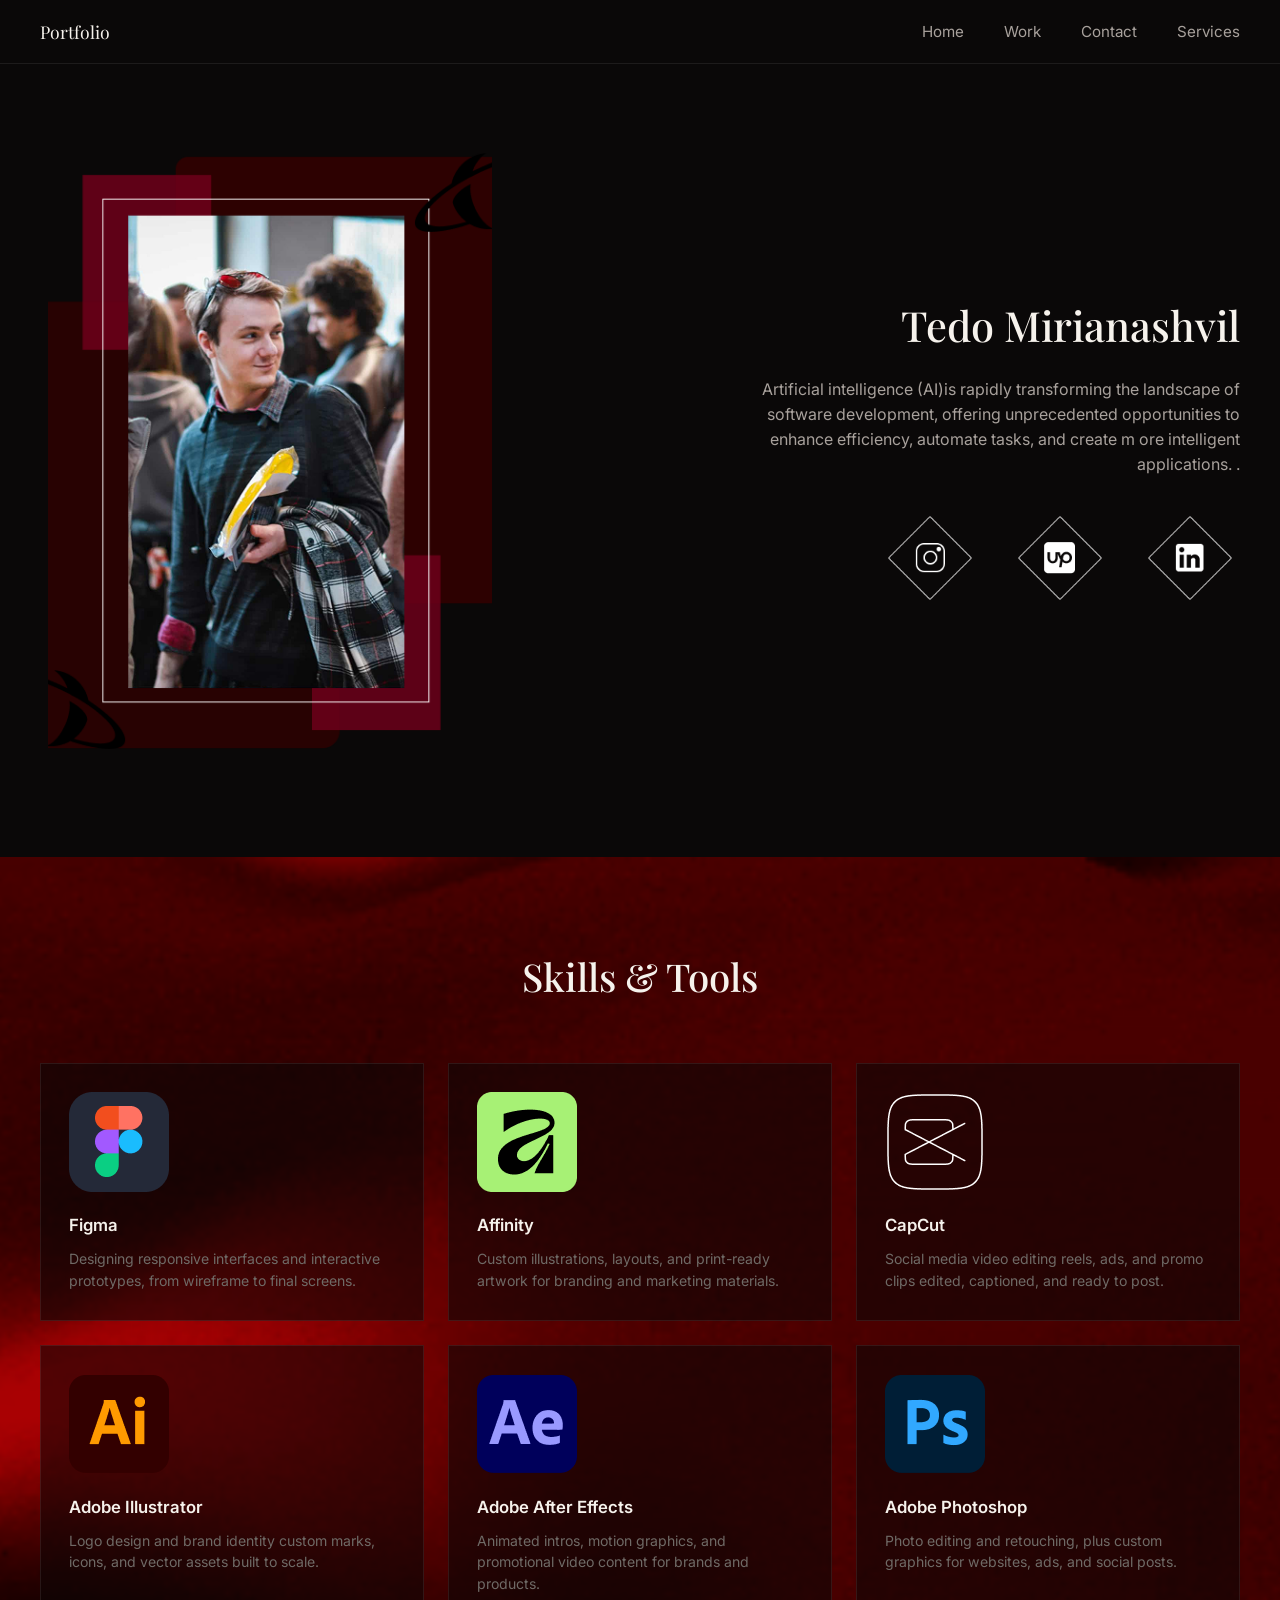
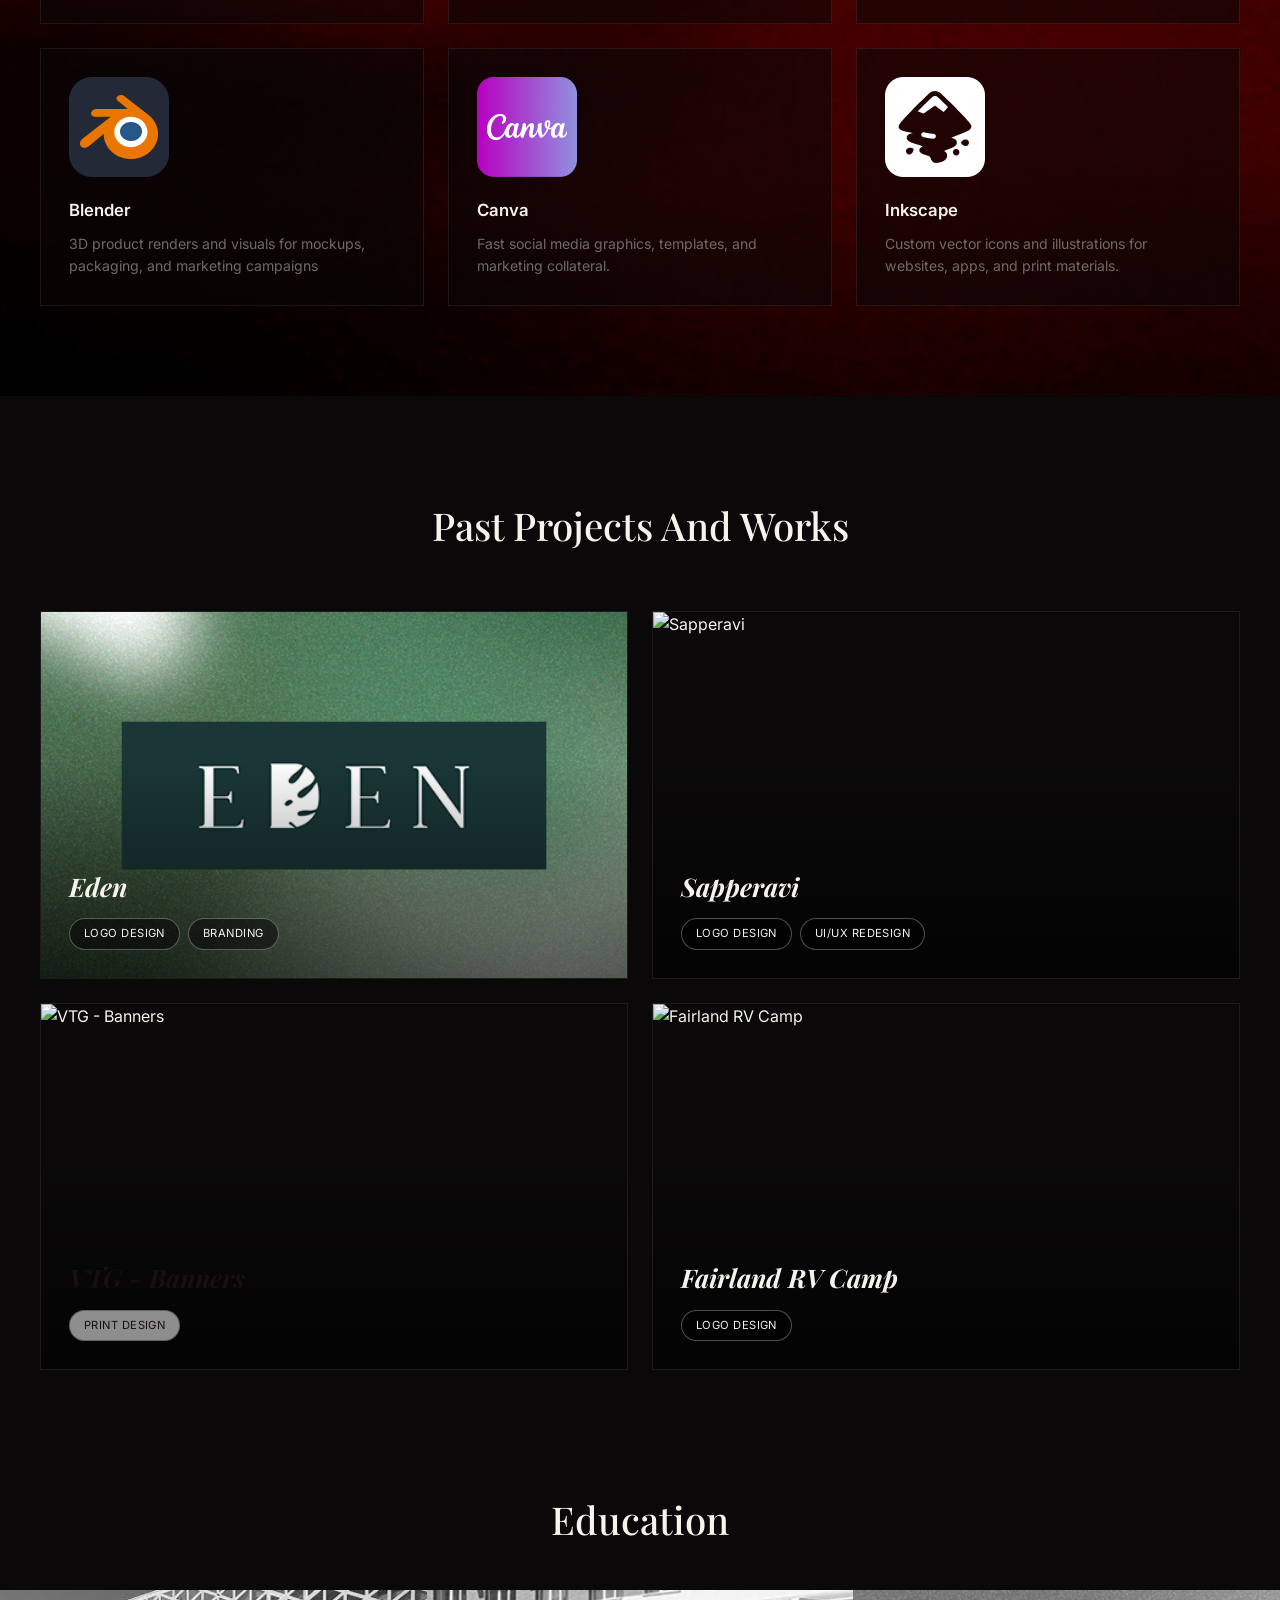
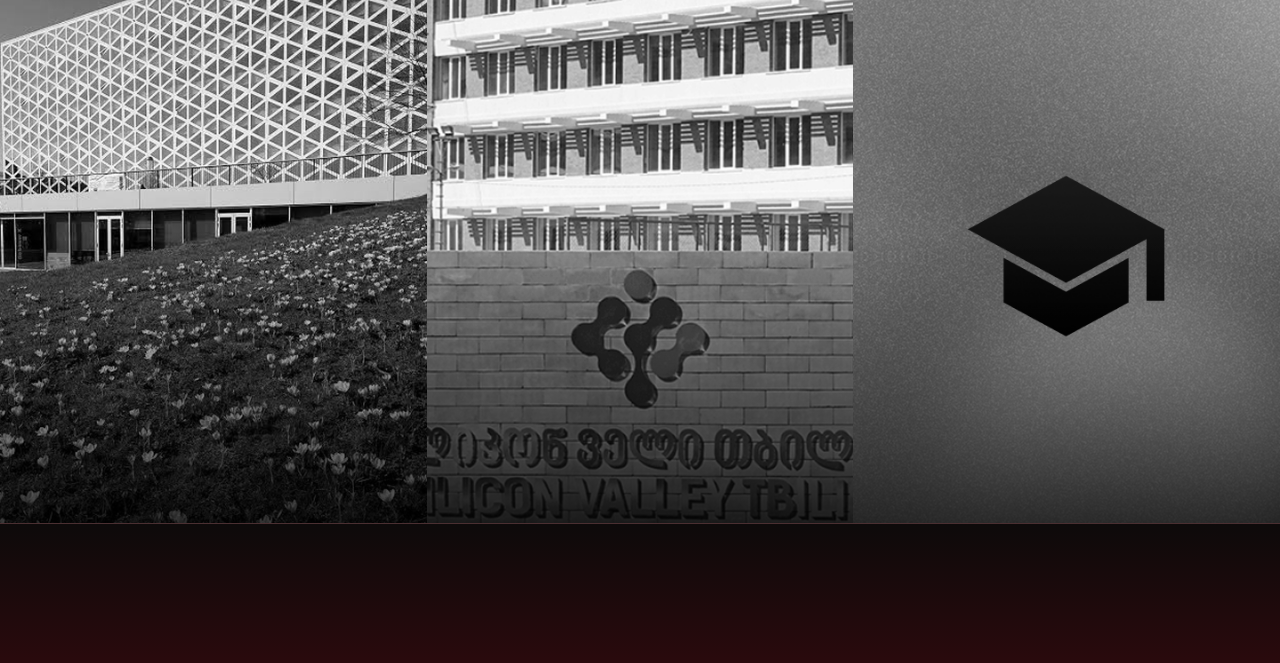
==== index.html @ ef0a6c06 "initial-commit" ====
<!DOCTYPE html>
<html lang="en">
<head>
    <meta charset="UTF-8">
    <meta http-equiv="X-UA-Compatible" content="IE=edge">
    <meta name="viewport" content="width=device-width, initial-scale=1.0">
    <title>CrimsonMediaVisuuals</title>
    <link rel="stylesheet" href="styles.css">
</head>

<body>
    <header class="header">
        <a href="#" class="logo">Portfolio</a>

        <nav class="navabr">
            <a href="index.html">Home</a>
            <a href="work.html">Work</a>
            <a href="contact.html">Contact</a>
            <a href="services.html">Services</a>
        </nav>
    </header>


    <section class="Hero">
       <div id="HeroContent">

        <img src="./image/heroimage.png" alt="Tedo Mirianashvili portrait">

        <div id="HeroText">
            <h1>Tedo Mirianashvil </h1>
            <h3> Artificial intelligence (AI)is
                rapidly transforming the landscape
                of software development, offering
                unprecedented opportunities to
                enhance efficiency, automate tasks,
                and create m ore intelligent
                applications. .</h3>

                <div id="SocemdiaLinks">
                    <a href="#instgram"><img src="./image/Frame 2.png" alt="instagram" id="insta"></a>
                    <a href="#upwork" class="socialmediaicons"><img src="./image/Frame 4.png" alt="upwork" id="upwork"></a>
                    <a href="#linkedin" class="socialmediaicons"><img src="./image/Frame 3.png" alt="linkedin" id="linkedin"></a>
                </div>
        </div>

       </div>

    </section>


    <section class="SkillsAndTools">


        <h1 id="Title"> Skills & Tools </h1>

        <div>

            <div>
                <div class="skillcard">
                    <img src="./image/skill-icons_figma-dark.png" alt="figma icon" class="skillicon">
                    <p>Figma</p>
                    <p>Designing responsive interfaces and interactive prototypes, from wireframe to final screens.</p>

                </div>
                <div class="skillcard">
                    <img src="./image/Affinity_(App)_Logo 1.png" alt="Affinity_" class="skillicon">
                  <p>Affinity</p>
                    <p>Custom illustrations, layouts, and print-ready artwork for branding and marketing materials.</p>
                </div>
                <div class="skillcard">
                    <img src="./image/hugeicons_capcut-rectangle.png" alt="capcut" class="skillicon">
                    <p>CapCut</p>
                    <p>Social media video editing  reels, ads, and promo clips edited, captioned, and ready to post.</p>

                </div>

            </div>
            <div>
                <div class="skillcard">
                    <img src="./image/logos_adobe-illustrator.png" alt="ADL" class="skillicon">
                    <p>Adobe Illustrator</p>
                    <p>Logo design and brand identity  custom marks, icons, and vector assets built to scale.</p>

                </div>
                <div class="skillcard">
                    <img src="./image/logos_adobe-after-effects.png" alt="logos_adobe-after-effects" class="skillicon">
                    <p>Adobe After Effects</p>
                    <p>Animated intros, motion graphics, and promotional video content for brands and products.</p>

                </div>
                <div class="skillcard">
                    <img src="./image/logos_adobe-photoshop.png" alt="psx" class="skillicon">
                <p>Adobe Photoshop </p>
                    <p>Photo editing and retouching, plus custom graphics for websites, ads, and social posts.</p>

                </div>

            </div>
            <div>
                <div class="skillcard">
                    <img src="./image/skill-icons_blender-dark.png" alt="blender" class="skillicon">
                    <p>Blender </p>
                    <p>3D product renders and visuals for mockups, packaging, and marketing campaigns</p>
                </div>
                <div class="skillcard">
                    <img src="./image/lineicons_canva.png" alt="canva" class="skillicon">
                    <p>Canva</p>
                    <p>Fast social media graphics, templates, and marketing collateral.</p>

                </div>
                <div class="skillcard">
                    <img src="./image/streamline-logos_inkscape-logo-block.png" alt="ink" class="skillicon">
                   <p>Inkscape</p>
                    <p>Custom vector icons and illustrations for websites, apps, and print materials.</p>
                </div>


            </div>
        </div>

    </section>



    <section class="PastProjectsAndWorks">

        <h1>Past Projects And Works </h1>
        <div id="portfoliocards">

        </div>

    </section>


    <section class="Education">
        <h1> Education </h1>
        <div id="educationcardsrt">

            <div class="educationcard">
                 <img src="./image/windesheim.png" alt="windesheim">
                 <p class="educationcardtext">Windesheim University of Applied Sciences</p>

            </div>

                <div class="educationcard">
                    <img src="./image/BTU.png" alt="BTU">
                    <p class="educationcardtext">Business and technology University (TBILISI)</p>

            </div>

                <div class="educationcard">
                    <img src="./image/school.png" alt="school">
                    <p class="educationcardtext">Tbilisi Public School #174 </p>

            </div>


        </div>

    </section>



    <footer></footer>

    <script src="script.js"></script>
    <script src="js/render-projects.js"></script>
</body>
</html>
---- styles.css ----
/* =========================================================
   Tedo Mirianashvili — Portfolio
   styles.css — matches the HTML structure/classes as-is
   ========================================================= */

@import url('https://fonts.googleapis.com/css2?family=Playfair+Display:ital,wght@0,400;0,500;0,600;1,400&family=Inter:wght@300;400;500;600;700&display=swap');

:root{
  --black:        #0a0808;
  --near-black:   #0d0a0a;
  --maroon-deep:  #2a0a0d;
  --maroon:       #4a0f14;
  --maroon-bright:#7a1a1f;
  --card-bg:      #1a0e0e;
  --card-border:  rgba(255,255,255,0.08);
  --white:        #f6f2ec;
  --grey:         #a8a19c;
  --grey-dim:     #6f6a66;

  --font-display: 'Playfair Display', Georgia, serif;
  --font-body:    'Inter', -apple-system, sans-serif;
}

*, *::before, *::after{ box-sizing: border-box; }

body{
  margin:0;
  background: var(--black);
  color: var(--white);
  font-family: var(--font-body);
  line-height: 1.55;
  -webkit-font-smoothing: antialiased;
}

img{ max-width:100%; display:block; }
a{ color:inherit; text-decoration:none; }

/* ============ HEADER / NAV ============ */
.header{
  position: sticky; top:0; z-index:100;
  display:flex; align-items:center; justify-content:space-between;
  padding: 0 40px;
  height: 64px;
  background: var(--black);
  border-bottom: 1px solid rgba(255,255,255,.08);
}
.logo{
  font-family: var(--font-display);
  font-size: 1.1rem;
}
.navabr{
  display:flex; gap: 40px;
}
.navabr a{
  font-size:.95rem;
  color: var(--grey);
  transition: color .2s ease;
}
.navabr a:hover{ color: var(--white); }

/* ============ HERO ============ */
.Hero{
  padding: 80px 40px 100px;
}
#HeroContent{
  max-width: 1200px;
  margin: 0 auto;
  display:grid;
  grid-template-columns: 1fr 1fr;
  gap: 60px;
  align-items:center;
}
.Hero img{
  width:100%;
  max-width: 460px;
  aspect-ratio: 3/4;
  object-fit: cover;
  padding: 8px;
}
#HeroText{
  text-align: right;
}
#HeroText h1{
  font-family: var(--font-display);
  font-weight: 500;
  font-size: clamp(2rem, 4vw, 2.6rem);
  margin: 0 0 20px;
}
#HeroText h3{
  font-family: var(--font-body);
  font-weight: 400;
  color: var(--grey);
  font-size: 1rem;
  max-width: 480px;
  margin: 0 0 32px auto;
}
#SocemdiaLinks{
  display:flex; gap:30px; justify-content:flex-end;
}
/* FIX: <a> is display:inline by default, so width/height did nothing.
   display:flex makes the box respect the size, and the nested img
   rule makes the icon fill that box instead of rendering at its
   raw file dimensions. */
#SocemdiaLinks a{
  display:flex;
  align-items:center;
  justify-content:center;
  width:100px;
  height:100px;
  transition: opacity .2s ease, transform .2s ease;
}
#SocemdiaLinks a img{
  width:100%;
  height:100%;
  object-fit:contain;
}
#SocemdiaLinks a:hover{
  opacity:.75;
  transform: translateY(-2px);
}

@media (max-width: 860px){
  #HeroContent{ grid-template-columns: 1fr; }
  #HeroText{ text-align:left; }
  #HeroText h3{ margin-left:0; }
  #SocemdiaLinks{ justify-content:flex-start; }
}

/* ============ SKILLS & TOOLS ============ */
.SkillsAndTools{
  padding: 90px 40px;
  background: url('../image/gradient-2560x1440.gif') center/cover no-repeat;
}
.SkillsAndTools #Title{
  font-family: var(--font-display);
  font-weight: 500;
  text-align:center;
  font-size: clamp(1.8rem, 3vw, 2.4rem);
  margin: 0 0 56px;
}
/* the container just after the h1 becomes a 3-col grid */
.SkillsAndTools > div{
  max-width: 1200px;
  margin: 0 auto;
  display: grid;
  grid-template-columns: repeat(3, 1fr);
  gap: 24px;
}
/* the unlabeled "row" divs get flattened so their skillcards
   become direct items of the grid above */
.SkillsAndTools > div > div{
  display: contents;
}
.skillcard{
  background: rgba(10,6,6,.55);
  border: 1px solid var(--card-border);
  padding: 28px;
}
.skillcard img{
  width: 100px; height:100px;
  object-fit:contain;
  margin-bottom: 20px;
}
.skillcard p:first-of-type{
  font-family: var(--font-body);
  font-weight:600;
  font-size:1.05rem;
  margin: 0 0 10px;
}
.skillcard p:last-child{
  color: var(--grey-dim);
  font-size:.88rem;
  margin:0;
}

@media (max-width: 860px){
  .SkillsAndTools > div{ grid-template-columns: 1fr 1fr; }
}
@media (max-width: 560px){
  .SkillsAndTools > div{ grid-template-columns: 1fr; }
}


/* ============ PAST PROJECTS & WORKS ============ */
.PastProjectsAndWorks{
  padding: 100px 40px 60px;
  background: var(--black);
}
.PastProjectsAndWorks h1{
  font-family: var(--font-display);
  font-weight: 500;
  text-align:center;
  font-size: clamp(1.8rem, 3vw, 2.4rem);
  margin: 0 0 56px;
}
#portfoliocards{
  max-width: 1200px;
  margin: 0 auto;
  display:grid;
  grid-template-columns: 1fr 1fr;
  gap: 24px;
}
.portfoliocard{
  position:relative;
  aspect-ratio: 16/10;
  overflow:hidden;
  border:1px solid var(--card-border);
  display:flex; align-items:flex-end;
  padding: 28px;
}
.portfoliocard img{
  position:absolute; inset:0; width:100%; height:100%; object-fit:cover; z-index:0;
}
.portfoliocard::after{
  content:"";
  position:absolute; inset:0; z-index:0;
  background: linear-gradient(0deg, rgba(0,0,0,.55), transparent 60%);
}

@media (max-width: 720px){
  #portfoliocards{ grid-template-columns: 1fr; }
}

/* ============ EDUCATION ============ */
.Education{
  background: var(--black);
}
.Education h1{
  font-family: var(--font-display);
  font-weight: 500;
  text-align:center;
  font-size: clamp(1.8rem, 3vw, 2.4rem);
  padding-top: 60px;
  margin: 0 0 40px;
}
#educationcardsrt{
  display:grid;
  grid-template-columns: repeat(3, 1fr);
}
.educationcard{
  position:relative;
  aspect-ratio: 4/5;
  overflow:hidden;
  background: #2a2a2a;
  display:flex; align-items:flex-end;
  padding: 32px;
}
.educationcard img{
  position:absolute; inset:0; width:100%; height:100%; object-fit:cover;
  filter: grayscale(100%);
  transition: filter .4s ease, transform .4s ease;
}
.educationcard::after{
  content:"";
  position:absolute; inset:0;
  background: linear-gradient(0deg, rgba(0,0,0,.75), transparent 55%);
  transition: background .4s ease;
}
.educationcard .educationcardtext{
  position:relative; z-index:1;
  font-family: var(--font-body);
  font-weight: 800;
  font-size: 4rem;
  text-transform: uppercase;
  line-height: 1.15;
  margin:0;
  opacity: 0;
  transform: translateY(10px);
  transition: opacity .4s ease, transform .4s ease;
}

.educationcard:hover img{
  filter: grayscale(0%);
  transform: scale(1.05);
}
.educationcard:hover::after{
  background: linear-gradient(0deg, rgba(0,0,0,.85), rgba(0,0,0,.2) 60%);
}
.educationcard:hover .educationcardtext{
  opacity: 1;
  transform: translateY(0);
}

@media (max-width: 860px){
  #educationcardsrt{ grid-template-columns: 1fr; }
}

/* ============ PORTFOLIO CARD CONTENT (index.html) ============ */
.portfoliocard-content{
  position:relative; z-index:1;
  width:100%;
}
.portfoliocard-content h3{
  font-family: var(--font-display);
  font-style: italic;
  font-size: 1.6rem;
  margin: 0 0 12px;
  color: var(--white);
}
.portfoliocard-content h3.dark-text{ color:#1a0e0e; }

.tags{ display:flex; gap:8px; flex-wrap:wrap; }
.tag{
  font-size:.7rem; letter-spacing:.04em; text-transform:uppercase;
  background: rgba(0,0,0,.5);
  border:1px solid rgba(255,255,255,.3);
  border-radius: 999px;
  color: var(--white);
  padding: 6px 14px;
}
.tag.tag-dark{
  background: rgba(255,255,255,.55);
  border-color: rgba(0,0,0,.3);
  color:#1a0e0e;
}

/* ============ CASE STUDY / PROJECT DETAIL PAGE ============ */
.case-shell{ max-width: 1200px; margin: 40px auto 0; padding: 0 24px 40px; }

.case-block{
  background: #f4f2ee;
  color: #111;
  margin-bottom: 24px;
  border-radius: 2px;
  overflow: hidden;
}

.case-cover{ display:grid; grid-template-columns: 1fr 1fr; min-height: 480px; }
.case-cover-left{ padding: 60px; display:flex; flex-direction:column; justify-content:center; }
.case-cover-left .byline{ display:flex; align-items:center; gap:10px; font-size:.8rem; letter-spacing:.08em; text-transform:uppercase; margin-bottom:30px; color:#555; }
.case-cover-left .avatar{ width:26px; height:26px; border-radius:50%; background: #2f5fd8; }
.case-cover-left .eyebrow{ font-size:.75rem; letter-spacing:.08em; text-transform:uppercase; color:#a05a2c; margin-bottom:10px; }
.case-cover-left h2{ font-family: var(--font-body); font-size: 2.4rem; font-weight:600; color:#111; margin:0; }
.case-cover-left .subtitle{ font-size:1.6rem; color:#8a8a8a; font-weight:400; margin: 4px 0 24px; }
.case-cover-left .desc{ color:#555; font-size:.95rem; max-width:460px; border-top:1px solid #ddd; padding-top:24px; margin-top:24px; }
.meta-row{ display:flex; gap:40px; margin-top:24px; flex-wrap:wrap; }
.meta-row div{ font-size:.8rem; color:#333; }
.meta-row .k{ text-transform:uppercase; color:#999; letter-spacing:.05em; display:block; margin-bottom:4px; font-size:.7rem; }
.case-cover-right{ background:#e9e9e9; }
.case-cover-right img{ width:100%; height:100%; object-fit:cover; }

.case-section{ padding: 50px 60px; }
.case-section .label{ font-size:.75rem; letter-spacing:.08em; text-transform:uppercase; color:#a05a2c; margin-bottom:14px; }
.case-section h3{ font-family: var(--font-body); font-weight:600; font-size:1.5rem; margin: 0 0 14px; color:#111; }
.case-section p{ color:#555; max-width:640px; margin:0; }

.detail-grid{
  display:grid; grid-template-columns: repeat(4,1fr); gap:20px; padding: 0 60px 50px;
}
.detail-item{ display:flex; flex-direction:column; gap:6px; }
.detail-item img{
  width:100%; height:220px; object-fit:cover;
  background:#e9e9e9;
}
.detail-label{ font-size:.75rem; text-transform:uppercase; letter-spacing:.04em; color:#555; }
.detail-caption{ font-size:.75rem; color:#999; }

@media (max-width: 900px){
  .case-cover{ grid-template-columns:1fr; }
  .case-cover-left{ padding: 40px 24px; }
  .case-section{ padding: 40px 24px; }
  .detail-grid{ grid-template-columns: 1fr 1fr; padding: 0 24px 40px; }
}

/* ============ ADMIN PANEL ============ */
.admin-shell{
  max-width: 900px;
  margin: 0 auto;
  padding: 60px 24px 100px;
}
.admin-title{
  font-family: var(--font-display);
  font-size: 2rem;
  margin: 0 0 12px;
}
.admin-note{
  color: var(--grey);
  font-size: .88rem;
  line-height: 1.6;
}
.admin-note code{
  background: rgba(255,255,255,.08);
  padding: 2px 6px;
  border-radius: 3px;
  font-size: .82rem;
}
.admin-panel{
  background: rgba(255,255,255,.03);
  border: 1px solid var(--card-border);
  padding: 32px;
  margin-top: 28px;
}
.admin-panel h2{
  font-family: var(--font-body);
  font-weight: 700;
  font-size: 1.15rem;
  margin: 0 0 8px;
}
.admin-subtitle{
  font-family: var(--font-body);
  font-weight: 600;
  font-size: 1rem;
  margin: 28px 0 12px;
}
.admin-field{
  margin-bottom: 20px;
}
.admin-field label{
  display:block;
  font-size: .85rem;
  color: var(--grey);
  margin-bottom: 6px;
}
.admin-field input,
.admin-field select,
.admin-field textarea{
  width: 100%;
  background: rgba(0,0,0,.5);
  border: 1px solid rgba(255,255,255,.3);
  color: var(--white);
  padding: 12px 14px;
  font-family: var(--font-body);
  font-size: .9rem;
}
.admin-hint{
  display:block;
  font-size: .75rem;
  color: var(--grey-dim);
  margin-top: 6px;
}
.admin-row{
  display:grid;
  grid-template-columns: repeat(4, 1fr);
  gap: 16px;
}
@media (max-width: 640px){
  .admin-row{ grid-template-columns: 1fr 1fr; }
}
.admin-detail-row{
  display:grid;
  grid-template-columns: 160px 1fr 1fr;
  gap: 12px;
  align-items:center;
  margin-bottom: 12px;
}
.admin-detail-row strong{ font-size: .82rem; color: var(--grey); }
.admin-detail-row input{
  background: rgba(0,0,0,.5);
  border: 1px solid rgba(255,255,255,.3);
  color: var(--white);
  padding: 10px 12px;
  font-size: .85rem;
}
@media (max-width: 640px){
  .admin-detail-row{ grid-template-columns: 1fr; }
}
.admin-actions{
  display:flex;
  gap: 12px;
  margin-top: 24px;
}
.btn-send{
  background: transparent;
  border: 1px solid rgba(255,255,255,.5);
  color: var(--white);
  padding: 16px;
  letter-spacing:.15em;
  font-size:.85rem;
  transition: background .2s ease;
  cursor:pointer;
}
.btn-send:hover{ background: rgba(255,255,255,.08); }
.btn-secondary{
  background: transparent;
  border: 1px solid rgba(255,255,255,.3);
  color: var(--white);
  padding: 10px 18px;
  font-size: .82rem;
  cursor:pointer;
}
.btn-secondary:hover{ background: rgba(255,255,255,.08); }
.btn-danger{ border-color: rgba(224,106,106,.5); color:#e06a6a; }
.btn-danger:hover{ background: rgba(224,106,106,.1); }

.admin-project-list{ display:flex; flex-direction:column; gap:10px; }
.admin-project-row{
  display:flex; align-items:center; justify-content:space-between;
  padding: 14px 16px;
  background: rgba(255,255,255,.03);
  border: 1px solid var(--card-border);
}
.admin-row-actions{ display:flex; gap:8px; }

/* ============ FOOTER ============ */
footer{
  min-height: 140px;
  background: linear-gradient(180deg, var(--near-black), var(--maroon-deep));
  border-top: 1px solid rgba(255,255,255,.15);
  display:flex; align-items:center; justify-content:center;
  color: var(--grey);
  font-size:.85rem;
}












/* ============ CONTACT PAGE ============ */

.contact-section{
  min-height: calc(100vh - 64px); /* fills the viewport below the sticky nav */
  display:flex;
}

.contact-content{
  width:100%;
  display:grid;
  grid-template-columns: 1fr 1fr; /* two full-width columns, edge to edge */
}

/* ----- left panel: maroon gradient + grain + contact links ----- */
#contact-text{
  position:relative;
  isolation:isolate; /* keeps the grain overlay contained to this panel */
  padding: 80px 60px;
  display:flex;
  flex-direction:column;
  justify-content:center;
  background: radial-gradient(140% 100% at 0% 30%, var(--maroon), var(--near-black) 75%);
  overflow:hidden;
}
/* subtle grain texture overlay, matches the rest of the site */
#contact-text::before{
  content:"";
  position:absolute; inset:0;
  pointer-events:none;
  opacity:.18;
  mix-blend-mode: overlay;
  background-image:url("data:image/svg+xml,%3Csvg xmlns='http://www.w3.org/2000/svg' width='120' height='120'%3E%3Cfilter id='n'%3E%3CfeTurbulence type='fractalNoise' baseFrequency='0.9' numOctaves='2' stitchTiles='stitch'/%3E%3C/filter%3E%3Crect width='100%25' height='100%25' filter='url(%23n)'/%3E%3C/svg%3E");
  z-index:0;
}
#contact-text > *{ position:relative; z-index:1; } /* sit above the grain */

#contact-text h1{
  font-family: var(--font-display);
  font-weight: 500;
  font-size: clamp(2.4rem, 6vw, 4rem);
  margin: 0 0 60px;
}

.contact-info{
  display:flex;
  align-items:center;
  gap: 20px;
  margin-bottom: 26px;
}
.contact-info img{
  width: 40px;
  height: 40px;
  object-fit: contain;
}
.contact-type{
  font-family: var(--font-display);
  font-size: 1.4rem;
  margin: 0;
}

/* ----- right panel: form ----- */
#functionalWindow{
  background: var(--near-black);
  display:flex;
  align-items:center;
  padding: 80px 60px;
}
#functionalWindow form{
  width:100%;
  max-width: 480px;
}

.contact-form{ margin-bottom: 28px; }
.contact-form h3{
  font-family: var(--font-display);
  font-weight: 500;
  font-size: 1.15rem;
  margin: 0 0 12px;
}

.window input,
.window textarea{
  width:100%;
  background: rgba(0,0,0,.5);
  border: 1px solid rgba(255,255,255,.3);
  border-radius: 15px;
  color: var(--white);
  padding: 14px 16px;
  font-family: var(--font-body);
  font-size: .9rem;
}
.window input::placeholder,
.window textarea::placeholder{
  color: var(--grey-dim);
  text-transform: uppercase;
  font-size: .78rem;
  letter-spacing: .03em;
}
.window textarea{
  min-height: 150px;
  resize: vertical;
}

.btn-send{
  width:100%;
  background: transparent;
  border: 1px solid rgba(255,255,255,.5);
  border-radius: 25px;
  color: var(--white);
  padding: 16px;
  letter-spacing: .15em;
  font-size: .85rem;
  cursor:pointer;
  transition: background .2s ease;
}
.btn-send:hover{ background: rgba(255,255,255,.08); }

.form-note{
  font-size: .8rem;
  color: var(--grey-dim);
  margin-top: 10px;
  min-height: 1.2em;
}

@media (max-width: 860px){
  .contact-content{ grid-template-columns: 1fr; }
  #contact-text, #functionalWindow{ padding: 50px 24px; }
}


/* -----------------Servicepage-------// */
.headerbanner{
  height: 50vh;
  display:flex;
  background:
    linear-gradient(rgba(0,0,0,.5), rgba(0,0,0,.5)),
    url('../image/gradient-2560x1440.gif') center/cover no-repeat;
  flex-direction:column;
  align-items:center;
  justify-content:center;
  padding: 80px 40px;
}

.services-section{
  min-height: calc(100vh - 64px); /* fills the viewport below the sticky nav */
  display:flex;
  flex-direction:column;
  background: var(--black);
  align-items:center;
  justify-content:center;
  padding: 80px 40px;
}

.entreetexts{
  width: 1180px;
  display:flex;
  flex-direction:row;
  gap: 25%;
}

.service-item{
  width: 370px;
  height: 497px;
  padding: 28px;
  margin: 20px;
}

.service-img{
  border-radius: 7px;
  width: 370px;
  height: 262px;
}

.service-items{
  display: flex;
  flex-direction: row;
  align-items: center;
  justify-content: center;
  gap: 20px;
}

.serviceButton{
  display: flex;
  flex-direction: row;
  align-items: center;
  width:138px;
  height: 44px;
  background: transparent;
  border: 1px solid rgba(255,255,255,.5);
  border-radius: 25px;
  color: var(--white);
  gap: 10px;
  padding-left: 25px;
  letter-spacing: .15em;
  font-size: .85rem;
  cursor:pointer;
  transition: background .2s ease;
}

#servicestitle{
  font-weight: 1000;
  text-align:center;
  font-size: 4rem;
  margin: 0 0 56px;
}

#servicedescription{
  font-weight: 400;
  text-align:center;
  font-size: 1rem;
  margin: 0 0 56px;
}

#servicet{
  font-weight: 1000;
  text-align:left;
  font-size: 2rem;
  margin: 0 0 56px;
}
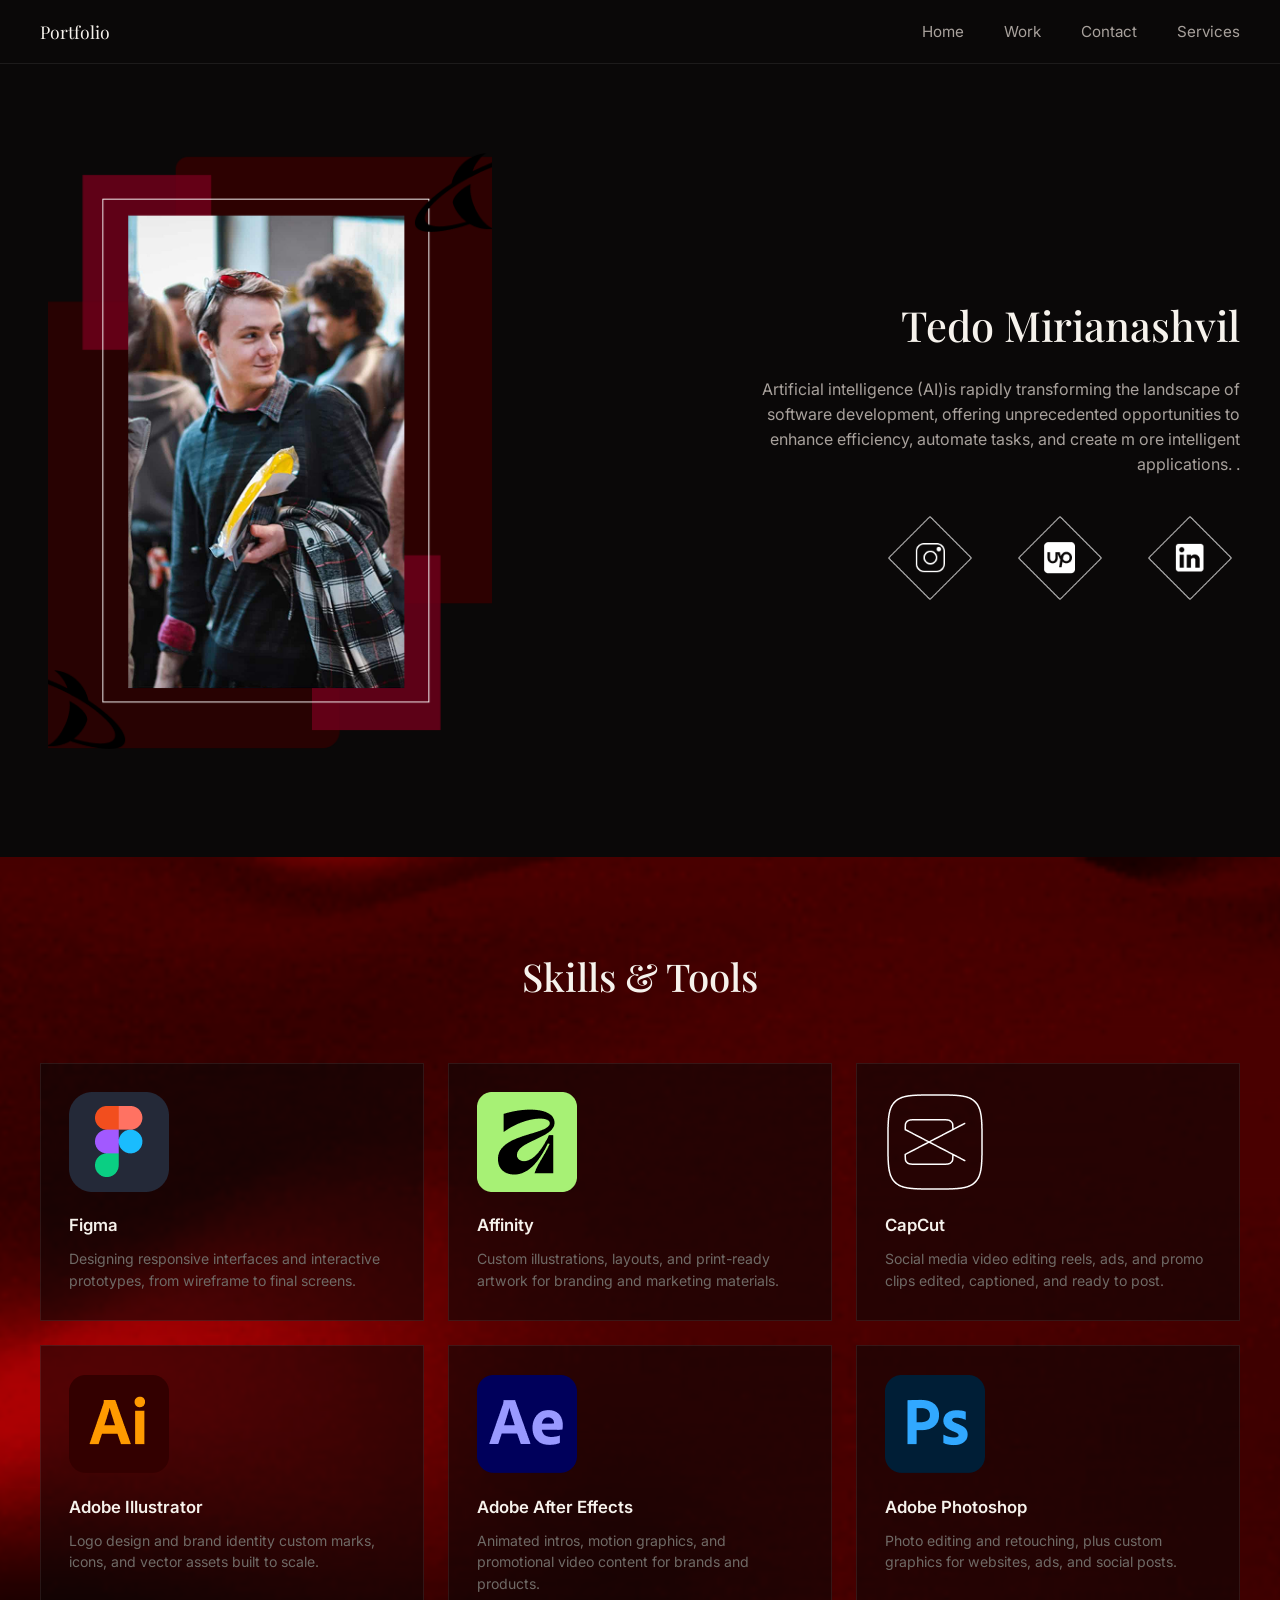
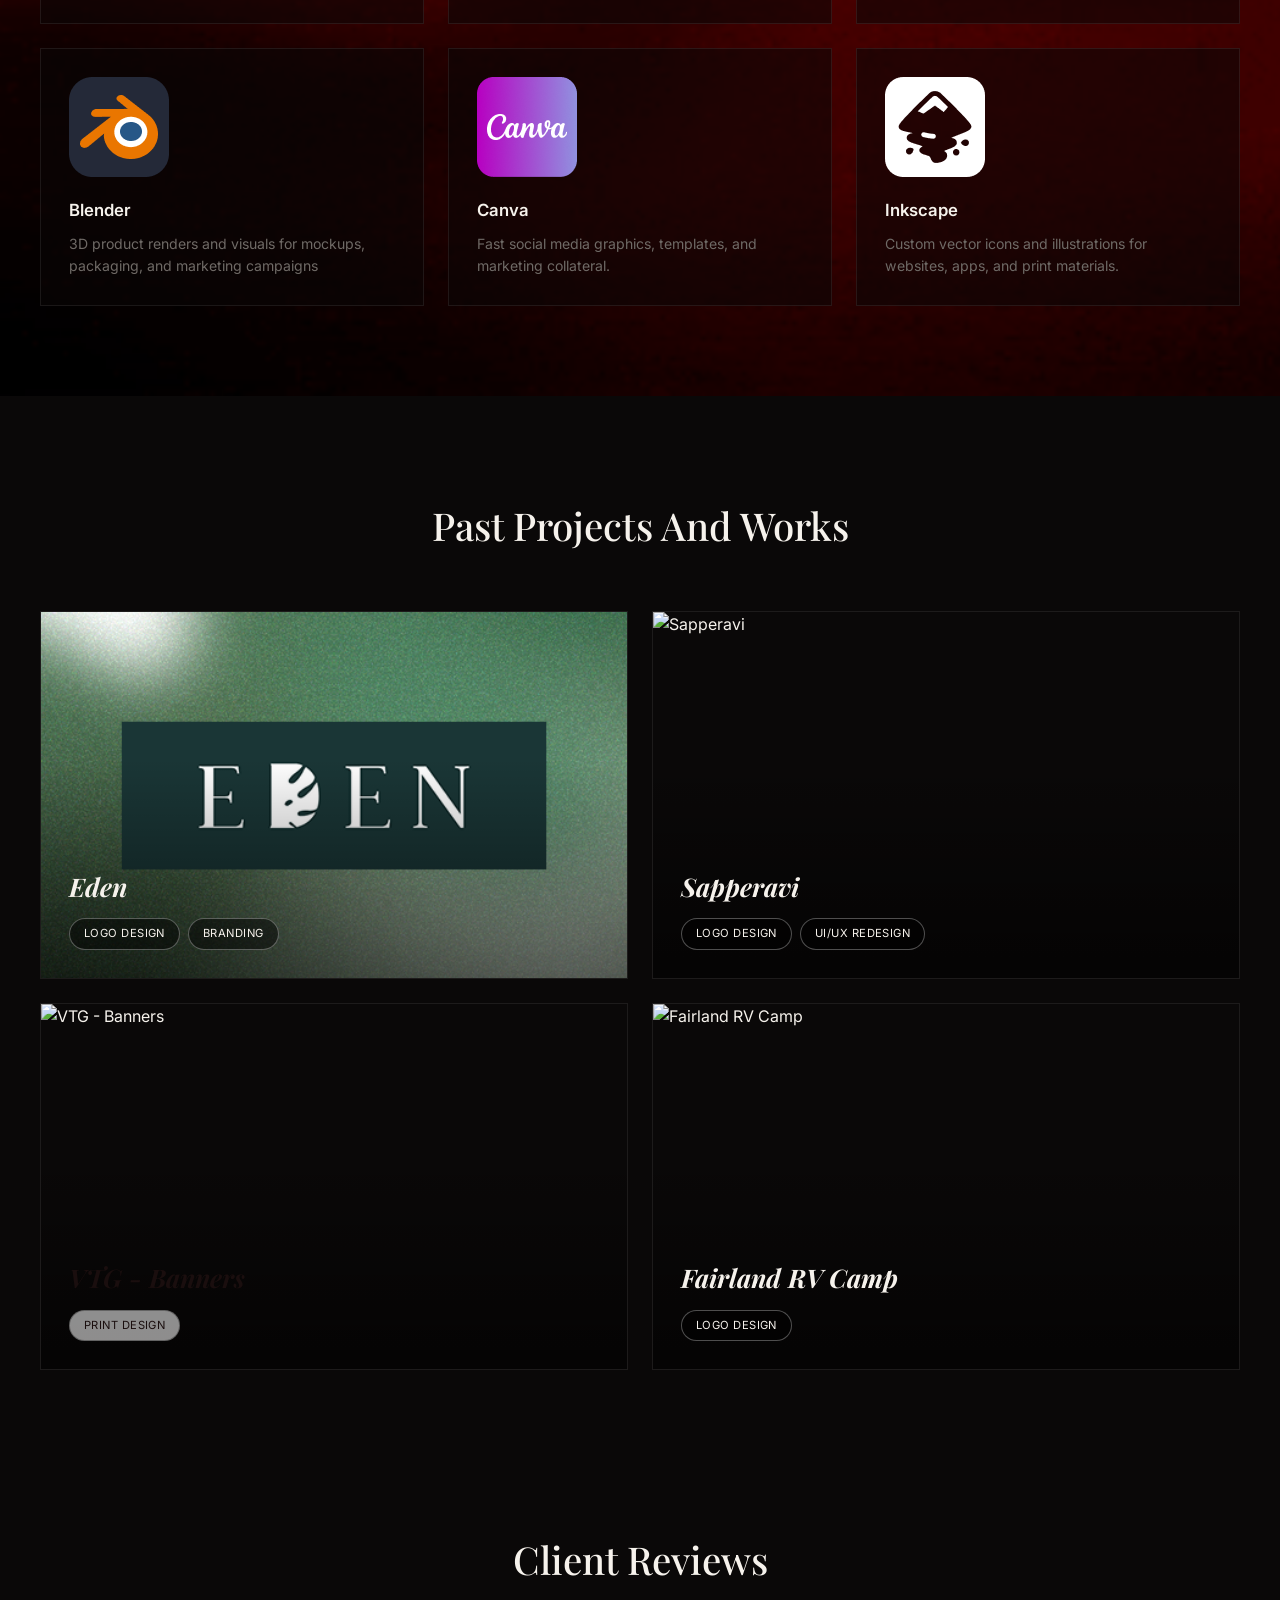
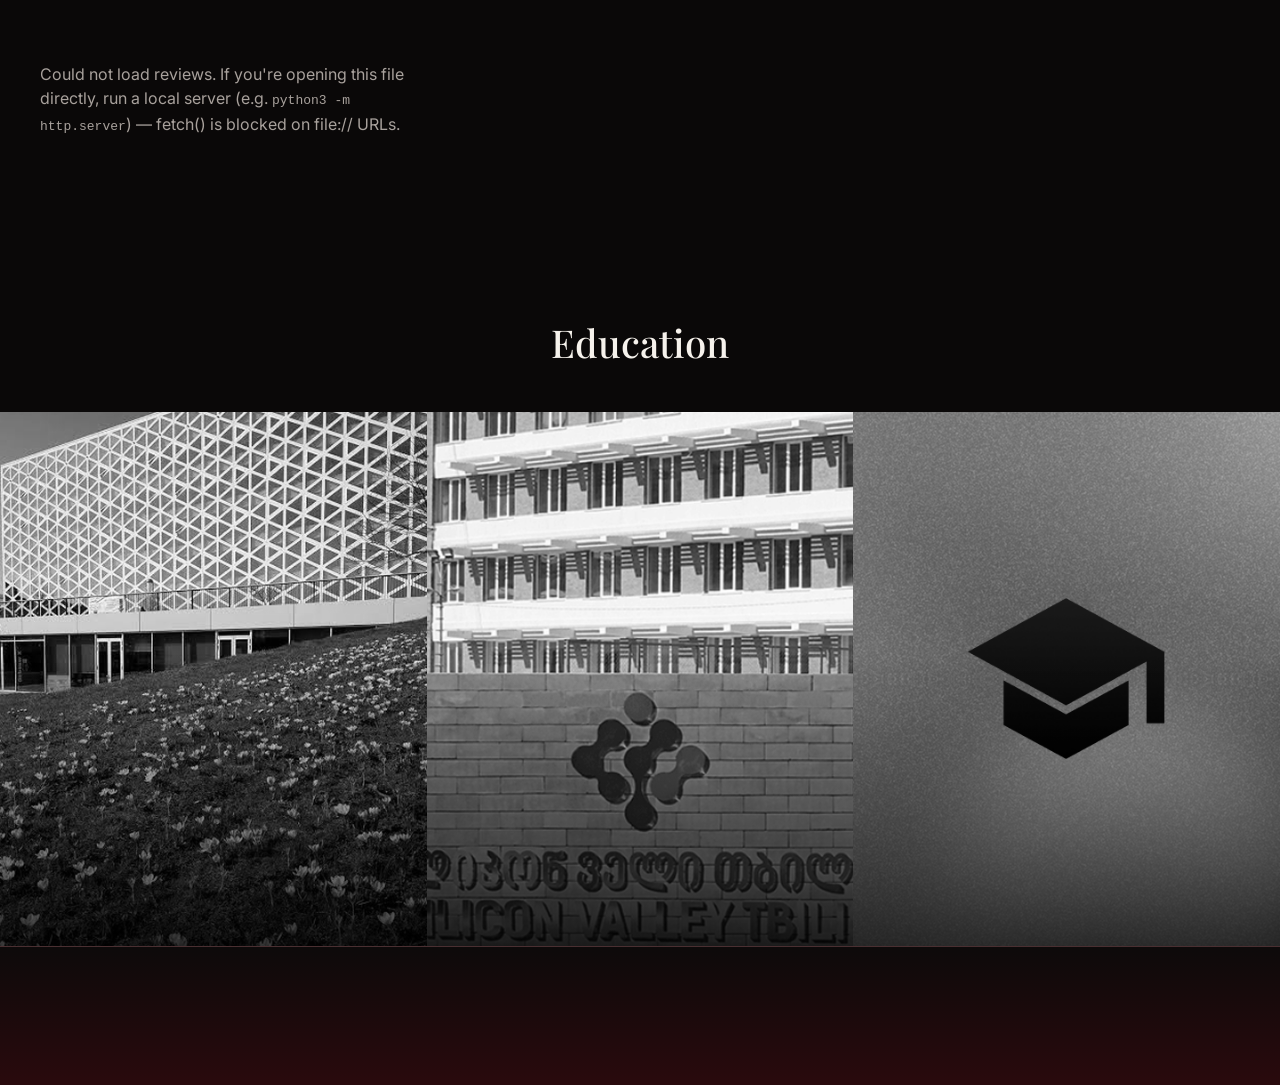
==== commit 297bbd72: "new changes" ====
--- a/index.html
+++ b/index.html
@@ -132,6 +132,16 @@
     </section>
 
 
+    <section class="Testimonials">
+
+        <h1>Client Reviews</h1>
+        <div id="testimonialcards">
+
+        </div>
+
+    </section>
+
+
     <section class="Education">
         <h1> Education </h1>
         <div id="educationcardsrt">
@@ -165,5 +175,6 @@
 
     <script src="script.js"></script>
     <script src="js/render-projects.js"></script>
+    <script src="js/render-testimonials.js"></script>
 </body>
-</html>
+</html>
--- a/styles.css
+++ b/styles.css
@@ -482,6 +482,44 @@
 .btn-danger{ border-color: rgba(224,106,106,.5); color:#e06a6a; }
 .btn-danger:hover{ background: rgba(224,106,106,.1); }
 
+/* ----- drag & drop image preview ----- */
+.dropzone{
+  position: relative;
+  display: flex;
+  flex-direction: column;
+  align-items: center;
+  justify-content: center;
+  gap: 10px;
+  min-height: 120px;
+  padding: 20px;
+  margin-bottom: 10px;
+  border: 1px dashed rgba(255,255,255,.3);
+  background: rgba(0,0,0,.35);
+  cursor: pointer;
+  text-align: center;
+  transition: border-color .2s ease, background .2s ease;
+}
+.dropzone:hover{ border-color: rgba(255,255,255,.55); }
+.dropzone.drag-active{
+  border-color: var(--maroon-bright);
+  background: rgba(122,26,31,.15);
+}
+.dropzone.has-preview{ padding: 10px; }
+.dropzone-preview{
+  max-width: 100%;
+  max-height: 140px;
+  object-fit: contain;
+  border-radius: 4px;
+}
+.dropzone-label{
+  font-size: .78rem;
+  color: var(--grey-dim);
+  letter-spacing: .02em;
+}
+.dropzone-file{
+  display: none;
+}
+
 .admin-project-list{ display:flex; flex-direction:column; gap:10px; }
 .admin-project-row{
   display:flex; align-items:center; justify-content:space-between;
@@ -490,6 +528,80 @@
   border: 1px solid var(--card-border);
 }
 .admin-row-actions{ display:flex; gap:8px; }
+
+/* ============ TESTIMONIALS ============ */
+.Testimonials{
+  padding: 100px 40px;
+  background: var(--black);
+}
+.Testimonials h1{
+  font-family: var(--font-display);
+  font-weight: 500;
+  text-align:center;
+  font-size: clamp(1.8rem, 3vw, 2.4rem);
+  margin: 0 0 56px;
+}
+#testimonialcards{
+  max-width: 1200px;
+  margin: 0 auto;
+  display:grid;
+  grid-template-columns: repeat(3, 1fr);
+  gap: 24px;
+}
+.testimonial-card{
+  background: rgba(10,6,6,.55);
+  border: 1px solid var(--card-border);
+  padding: 32px 28px;
+  display:flex;
+  flex-direction:column;
+}
+.testimonial-stars{
+  color: #d9a441;
+  letter-spacing: .15em;
+  font-size: .95rem;
+  margin-bottom: 18px;
+}
+.testimonial-quote{
+  font-family: var(--font-display);
+  font-style: italic;
+  color: var(--white);
+  font-size: 1rem;
+  line-height: 1.6;
+  margin: 0 0 24px;
+  flex-grow: 1;
+}
+.testimonial-quote::before{ content: '\201C'; }
+.testimonial-quote::after{ content: '\201D'; }
+.testimonial-author{
+  display:flex;
+  flex-direction:column;
+  gap: 2px;
+  border-top: 1px solid var(--card-border);
+  padding-top: 16px;
+}
+.testimonial-name{
+  font-weight: 600;
+  font-size: .95rem;
+  color: var(--white);
+}
+.testimonial-role{
+  font-size: .8rem;
+  color: var(--grey-dim);
+}
+.testimonial-source{
+  font-size: .72rem;
+  text-transform: uppercase;
+  letter-spacing: .08em;
+  color: var(--grey);
+  margin-top: 6px;
+}
+
+@media (max-width: 860px){
+  #testimonialcards{ grid-template-columns: 1fr 1fr; }
+}
+@media (max-width: 560px){
+  #testimonialcards{ grid-template-columns: 1fr; }
+}
 
 /* ============ FOOTER ============ */
 footer{
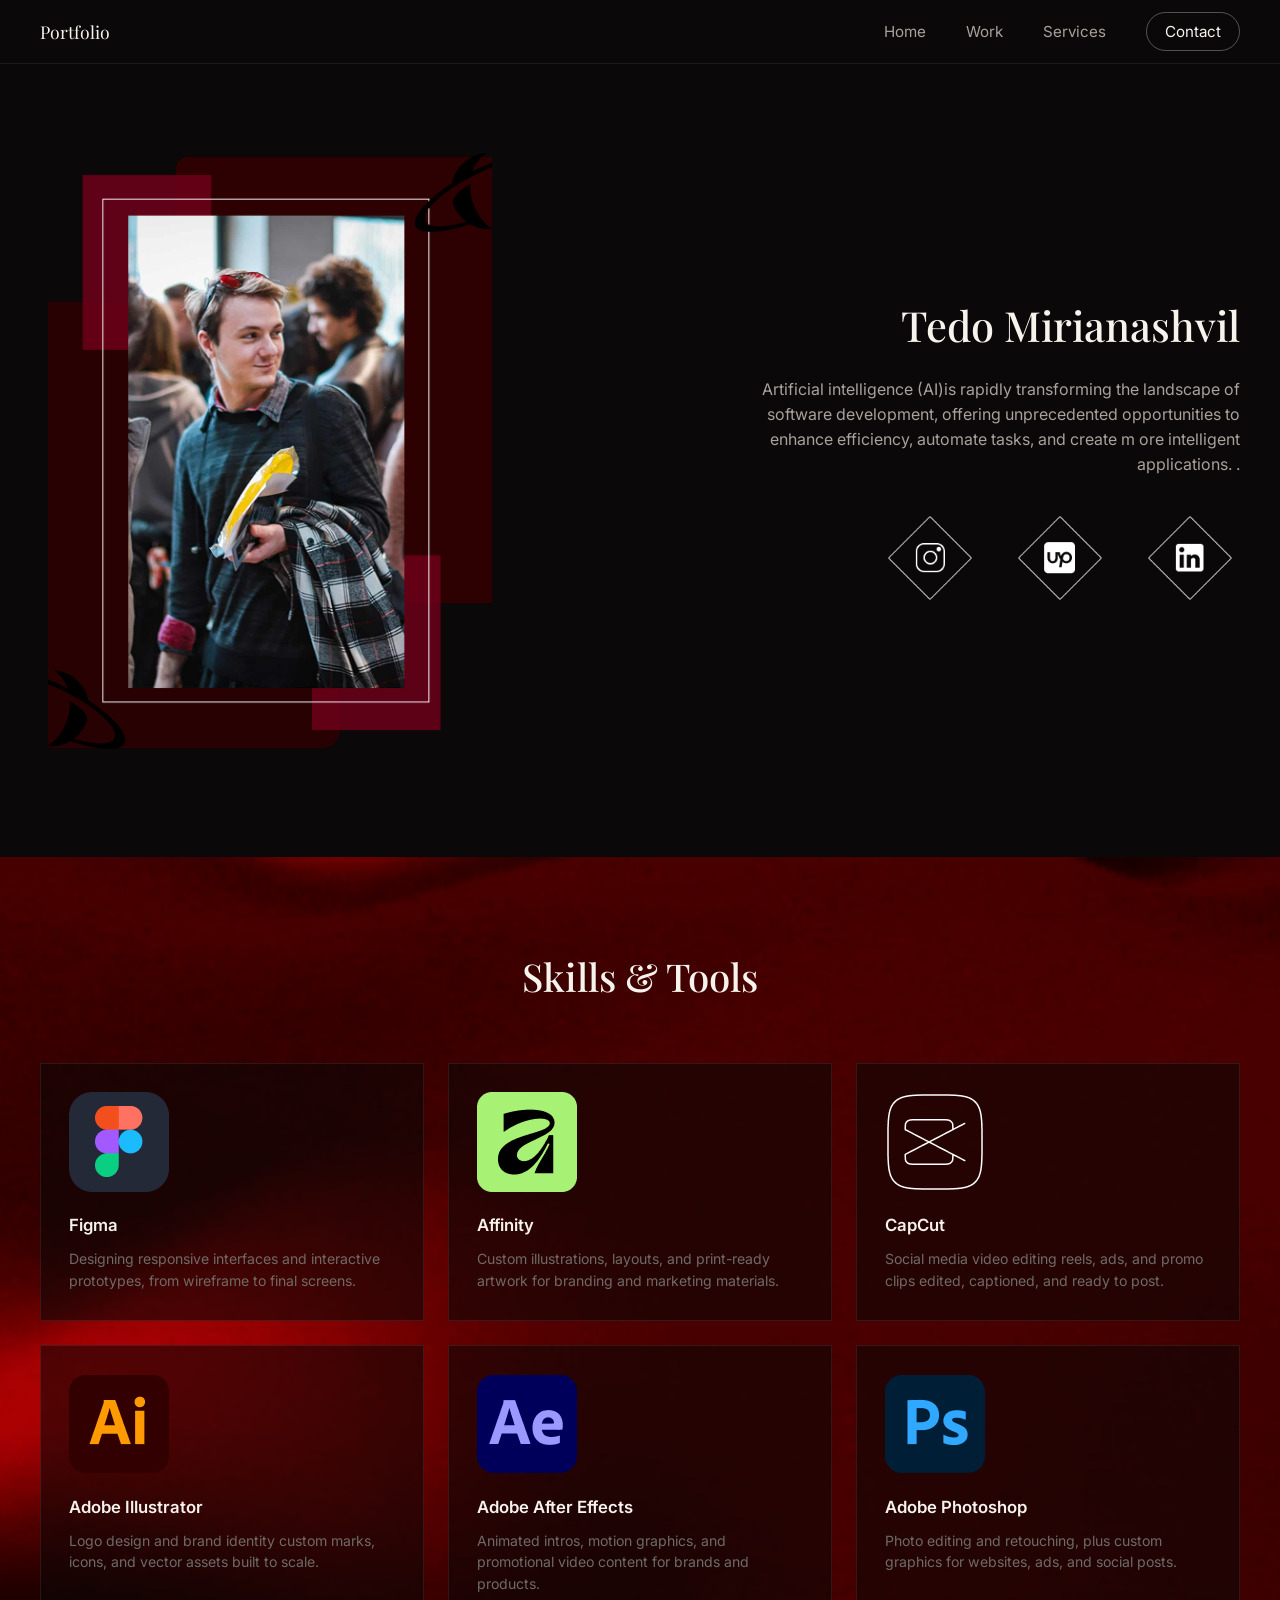
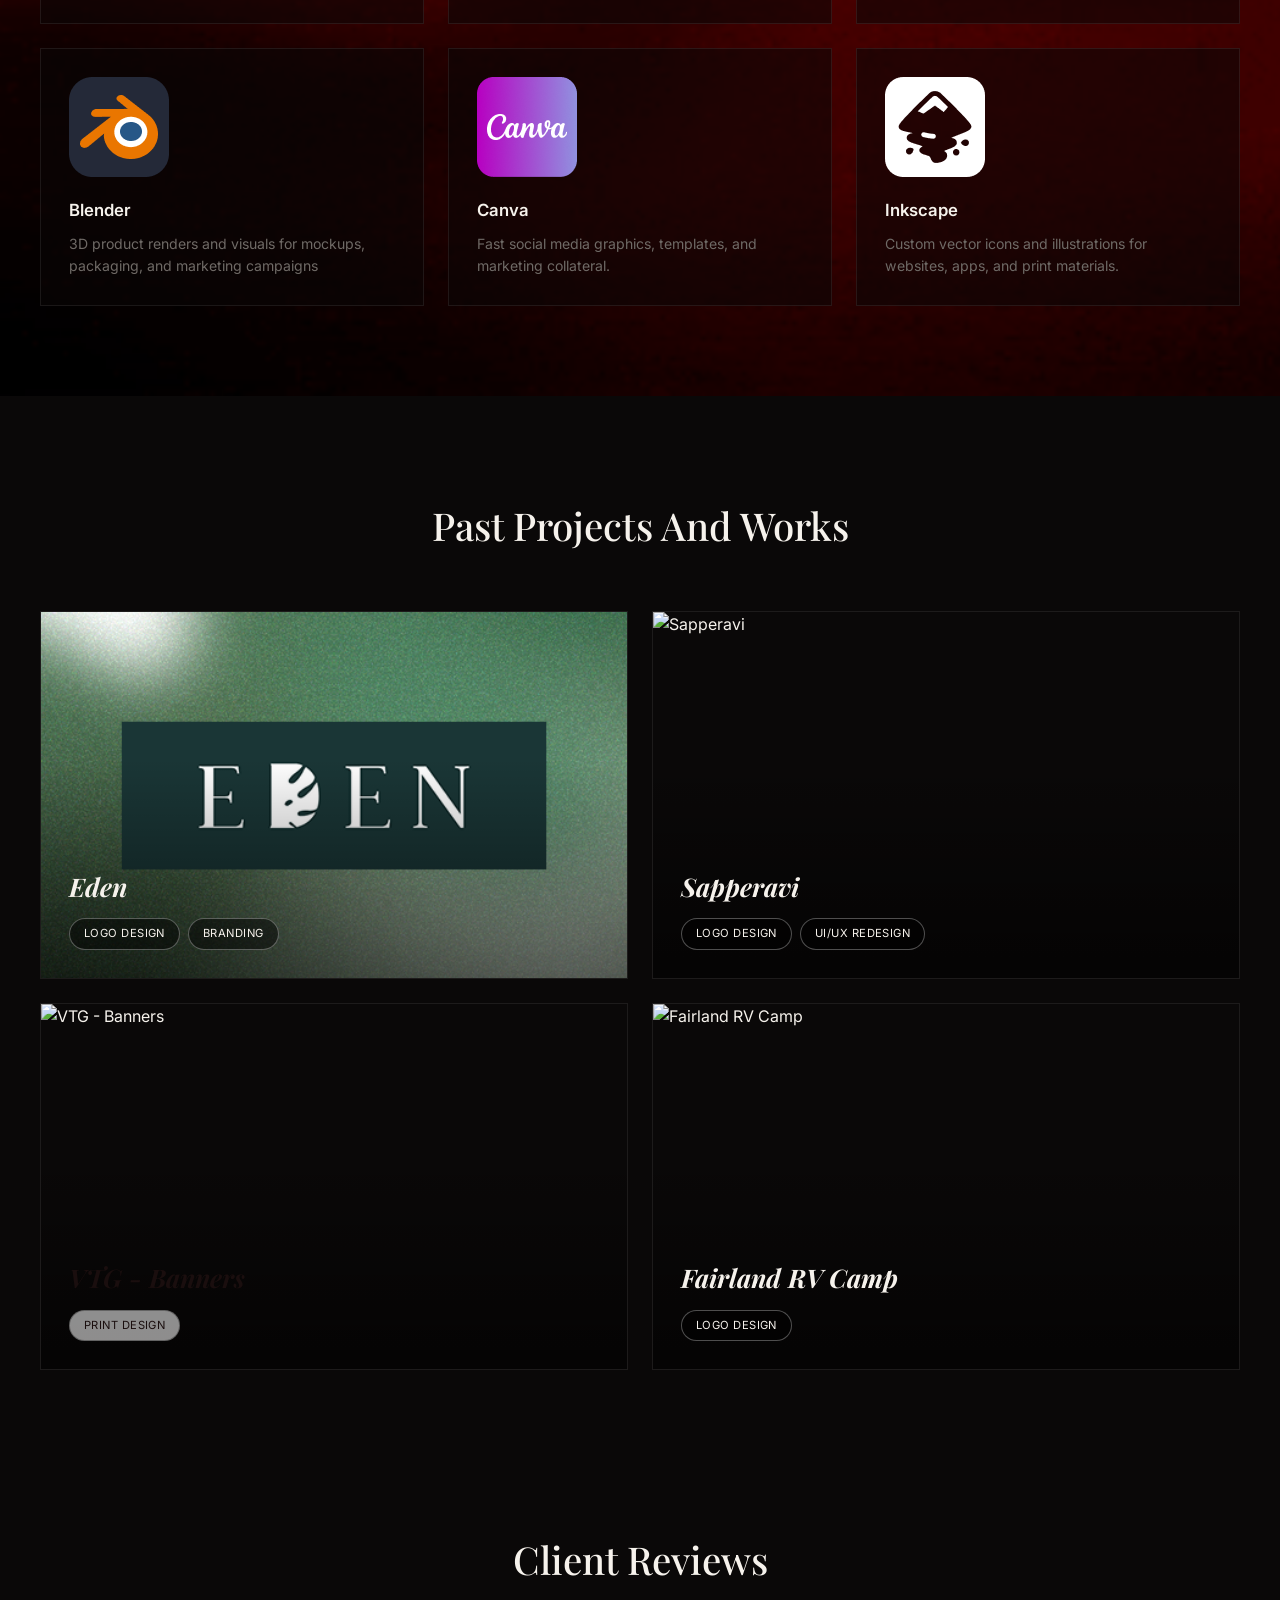
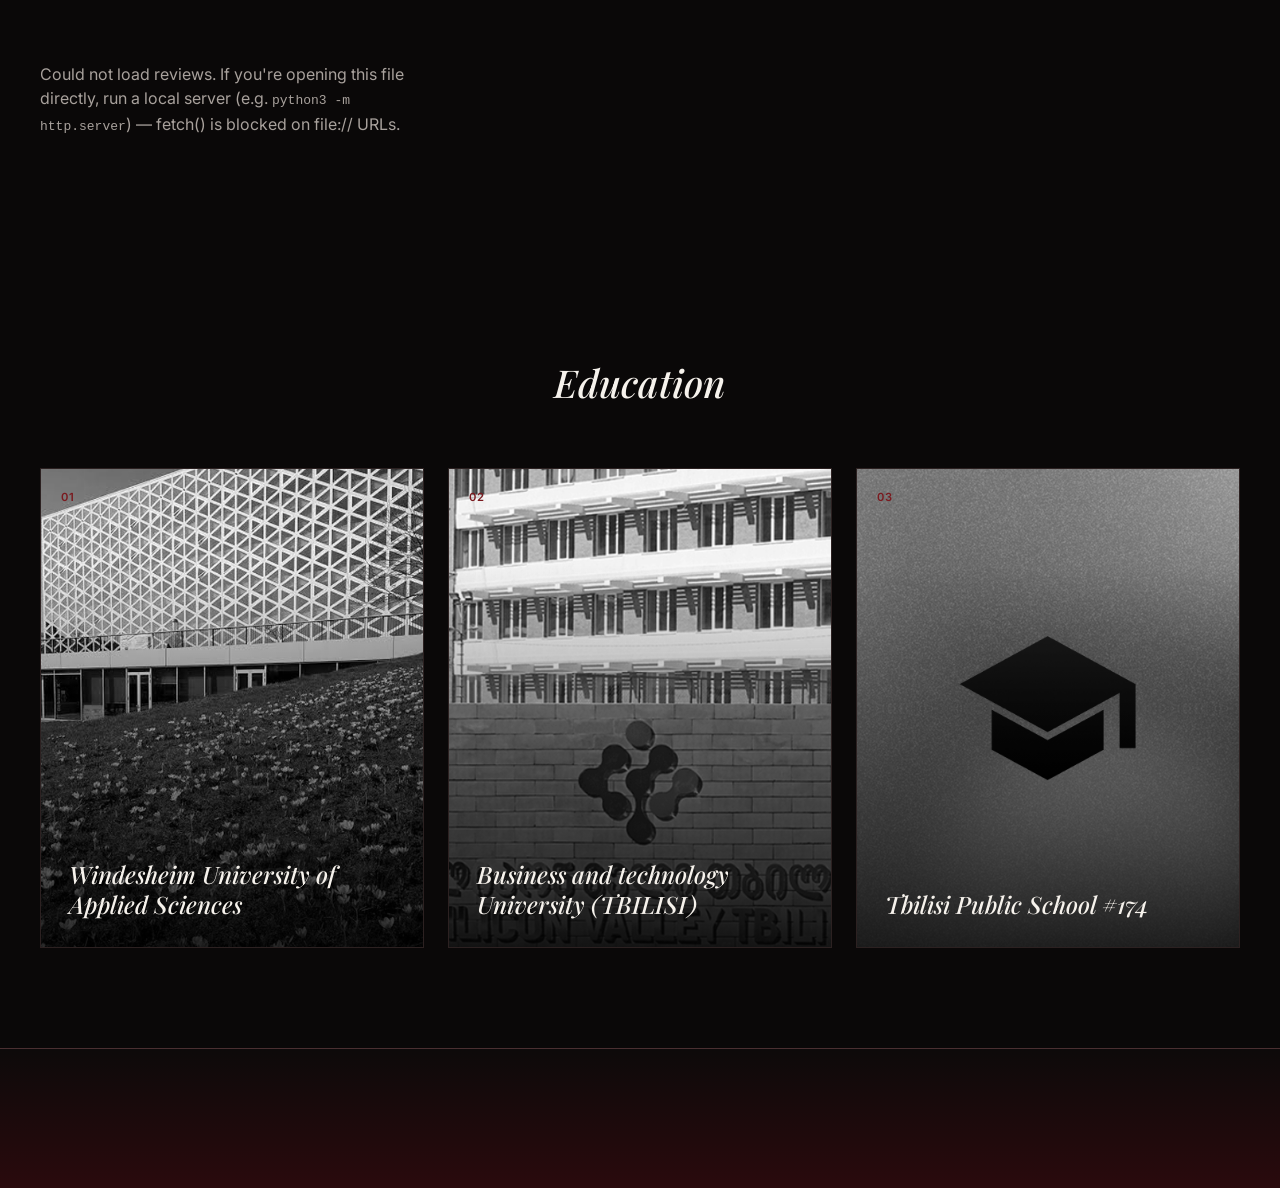
==== commit 4bb85eb1: "navbar update navbar  plus something new" ====
--- a/index.html
+++ b/index.html
@@ -9,14 +9,19 @@
 </head>
 
 <body>
+
+    <!-- custom cursor -->
+    <div class="cursor-dot" aria-hidden="true"></div>
+    <div class="cursor-ring" aria-hidden="true"></div>
+
     <header class="header">
-        <a href="#" class="logo">Portfolio</a>
+        <a href="index.html" class="logo">Portfolio</a>
 
-        <nav class="navabr">
+        <nav class="navbar">
             <a href="index.html">Home</a>
-            <a href="work.html">Work</a>
-            <a href="contact.html">Contact</a>
+            <a href="#portfoliocards">Work</a>
             <a href="services.html">Services</a>
+            <a href="contact.html" class="nav-contact">Contact</a>
         </nav>
     </header>
 
--- a/styles.css
+++ b/styles.css
@@ -23,6 +23,13 @@
 
 *, *::before, *::after{ box-sizing: border-box; }
 
+@media (prefers-reduced-motion: no-preference){
+  html{
+    scroll-behavior: smooth;
+    scroll-padding-top: 64px; /* offset for the sticky 64px header */
+  }
+}
+
 body{
   margin:0;
   background: var(--black);
@@ -34,6 +41,59 @@
 
 img{ max-width:100%; display:block; }
 a{ color:inherit; text-decoration:none; }
+
+::selection{ background: var(--maroon-bright); color: var(--white); }
+
+:focus-visible{
+  outline: 1px solid var(--maroon-bright);
+  outline-offset: 3px;
+}
+
+/* ============ CUSTOM CURSOR ============
+   A small solid dot tracks the mouse exactly; a larger hairline ring
+   trails it with a bit of ease and blooms open over links/buttons.
+   Mouse-only — untouched on touch devices, and simplified to instant
+   tracking (no easing loop) when reduced motion is requested. */
+@media (hover: hover) and (pointer: fine){
+  body.has-fine-pointer,
+  body.has-fine-pointer a,
+  body.has-fine-pointer button{ cursor: none; }
+}
+
+.cursor-dot,
+.cursor-ring{
+  position: fixed;
+  top: 0; left: 0;
+  pointer-events: none;
+  border-radius: 50%;
+  z-index: 9999;
+  opacity: 0;
+  transition: opacity .25s ease;
+}
+
+.cursor-dot{
+  width: 5px; height: 5px;
+  margin: -2.5px 0 0 -2.5px;
+  background: var(--maroon-bright);
+}
+
+.cursor-ring{
+  width: 32px; height: 32px;
+  margin: -16px 0 0 -16px;
+  border: 1px solid var(--grey);
+  transition: opacity .25s ease, transform .25s ease, background .25s ease, border-color .25s ease;
+}
+
+body.has-fine-pointer .cursor-dot,
+body.has-fine-pointer .cursor-ring{ opacity: 1; }
+
+.cursor-ring.is-active{
+  transform: scale(1.7);
+  background: rgba(122,26,31,.18);
+  border-color: var(--maroon-bright);
+}
+
+.cursor-ring.is-pressed{ transform: scale(1.1); }
 
 /* ============ HEADER / NAV ============ */
 .header{
@@ -48,15 +108,28 @@
   font-family: var(--font-display);
   font-size: 1.1rem;
 }
-.navabr{
-  display:flex; gap: 40px;
-}
-.navabr a{
+.navbar{
+  display:flex; align-items:center; gap: 40px;
+}
+.navbar a{
   font-size:.95rem;
   color: var(--grey);
   transition: color .2s ease;
 }
-.navabr a:hover{ color: var(--white); }
+.navbar a:hover{ color: var(--white); }
+
+.navbar a.nav-contact{
+  color: var(--white);
+  border: 1px solid rgba(255,255,255,.3);
+  border-radius: 20px;
+  padding: 7px 18px;
+  transition: border-color .2s ease, background .2s ease;
+}
+.navbar a.nav-contact:hover{
+  color: var(--white);
+  border-color: var(--maroon-bright);
+  background: rgba(122,26,31,.15);
+}
 
 /* ============ HERO ============ */
 .Hero{
@@ -221,68 +294,106 @@
   #portfoliocards{ grid-template-columns: 1fr; }
 }
 
-/* ============ EDUCATION ============ */
+/* ============ EDUCATION ============
+   Kept the original idea intact: a row of portrait stills that develop
+   from grayscale into color, like photos coming out of a darkroom.
+   What was actually broken — the institution name lived at opacity:0
+   with no non-hover fallback, so on any touch device (i.e. most
+   visitors) it was never readable at all; the name was also set at
+   4rem uppercase, which overflows a 4:5 card long before "Business
+   and Technology University" finishes rendering; and the grid had no
+   container or gap, unlike every other section on the site. Fixed all
+   three, kept the hover as an enhancement rather than a gate. */
 .Education{
   background: var(--black);
+  padding: 100px 40px;
 }
 .Education h1{
   font-family: var(--font-display);
   font-weight: 500;
+  font-style: italic;
   text-align:center;
   font-size: clamp(1.8rem, 3vw, 2.4rem);
-  padding-top: 60px;
-  margin: 0 0 40px;
+  margin: 0 0 56px;
 }
 #educationcardsrt{
+  max-width: 1200px;
+  margin: 0 auto;
   display:grid;
   grid-template-columns: repeat(3, 1fr);
+  gap: 24px;
+  counter-reset: edu;
 }
 .educationcard{
+  counter-increment: edu;
   position:relative;
   aspect-ratio: 4/5;
   overflow:hidden;
-  background: #2a2a2a;
+  background: var(--card-bg);
+  border: 1px solid var(--card-border);
   display:flex; align-items:flex-end;
-  padding: 32px;
+  padding: 28px;
+  transition: border-color .3s ease;
+}
+.educationcard:hover,
+.educationcard:focus-within{
+  border-color: var(--maroon-bright);
 }
 .educationcard img{
   position:absolute; inset:0; width:100%; height:100%; object-fit:cover;
   filter: grayscale(100%);
-  transition: filter .4s ease, transform .4s ease;
+  transition: filter .5s ease, transform .5s ease;
 }
 .educationcard::after{
   content:"";
   position:absolute; inset:0;
-  background: linear-gradient(0deg, rgba(0,0,0,.75), transparent 55%);
+  background: linear-gradient(0deg, rgba(0,0,0,.82), rgba(0,0,0,.25) 55%, transparent 80%);
   transition: background .4s ease;
+  pointer-events:none;
+}
+/* small spec number, top-left — echoes the same numbering device
+   used on the services cards, tying the two sections together */
+.educationcard::before{
+  content: counter(edu, decimal-leading-zero);
+  position:absolute; z-index:1; top:20px; left:20px;
+  font-family: var(--font-body);
+  font-weight:600;
+  font-size:.7rem;
+  letter-spacing:.08em;
+  color: var(--maroon-bright);
 }
 .educationcard .educationcardtext{
   position:relative; z-index:1;
-  font-family: var(--font-body);
-  font-weight: 800;
-  font-size: 4rem;
-  text-transform: uppercase;
-  line-height: 1.15;
+  font-family: var(--font-display);
+  font-style: italic;
+  font-weight: 500;
+  font-size: clamp(1.1rem, 2vw, 1.5rem);
+  line-height: 1.25;
+  color: var(--white);
   margin:0;
-  opacity: 0;
-  transform: translateY(10px);
-  transition: opacity .4s ease, transform .4s ease;
-}
-
-.educationcard:hover img{
+  transition: transform .4s ease;
+}
+
+.educationcard:hover img,
+.educationcard:focus-within img{
   filter: grayscale(0%);
-  transform: scale(1.05);
-}
-.educationcard:hover::after{
-  background: linear-gradient(0deg, rgba(0,0,0,.85), rgba(0,0,0,.2) 60%);
-}
-.educationcard:hover .educationcardtext{
-  opacity: 1;
-  transform: translateY(0);
+  transform: scale(1.06);
+}
+.educationcard:hover::after,
+.educationcard:focus-within::after{
+  background: linear-gradient(0deg, rgba(0,0,0,.9), rgba(0,0,0,.35) 60%, transparent 85%);
+}
+.educationcard:hover .educationcardtext,
+.educationcard:focus-within .educationcardtext{
+  transform: translateY(-4px);
 }
 
 @media (max-width: 860px){
+  #educationcardsrt{ grid-template-columns: 1fr 1fr; gap: 16px; }
+}
+@media (max-width: 560px){
   #educationcardsrt{ grid-template-columns: 1fr; }
+  .educationcard{ padding: 22px; }
 }
 
 /* ============ PORTFOLIO CARD CONTENT (index.html) ============ */
@@ -756,16 +867,31 @@
 
 /* -----------------Servicepage-------// */
 .headerbanner{
-  height: 50vh;
+  position:relative;
+  isolation:isolate; /* contains the grain overlay, same trick as #contact-text */
+  min-height: 50vh;
   display:flex;
   background:
-    linear-gradient(rgba(0,0,0,.5), rgba(0,0,0,.5)),
+    radial-gradient(140% 100% at 50% 20%, rgba(122,26,31,.35), rgba(10,8,8,.75) 70%),
     url('../image/gradient-2560x1440.gif') center/cover no-repeat;
   flex-direction:column;
   align-items:center;
   justify-content:center;
+  text-align:center;
   padding: 80px 40px;
-}
+  gap: 20px;
+  overflow:hidden;
+}
+.headerbanner::before{
+  content:"";
+  position:absolute; inset:0;
+  pointer-events:none;
+  opacity:.15;
+  mix-blend-mode: overlay;
+  background-image:url("data:image/svg+xml,%3Csvg xmlns='http://www.w3.org/2000/svg' width='120' height='120'%3E%3Cfilter id='n'%3E%3CfeTurbulence type='fractalNoise' baseFrequency='0.9' numOctaves='2' stitchTiles='stitch'/%3E%3C/filter%3E%3Crect width='100%25' height='100%25' filter='url(%23n)'/%3E%3C/svg%3E");
+  z-index:0;
+}
+.headerbanner > *{ position:relative; z-index:1; }
 
 .services-section{
   min-height: calc(100vh - 64px); /* fills the viewport below the sticky nav */
@@ -775,38 +901,91 @@
   align-items:center;
   justify-content:center;
   padding: 80px 40px;
+  gap: 64px;
 }
 
 .entreetexts{
-  width: 1180px;
+  width: 100%;
+  max-width: 1200px;
   display:flex;
   flex-direction:row;
-  gap: 25%;
-}
-
-.service-item{
-  width: 370px;
-  height: 497px;
-  padding: 28px;
-  margin: 20px;
-}
-
-.service-img{
-  border-radius: 7px;
-  width: 370px;
-  height: 262px;
+  gap: 60px;
+}
+.Text1, .Text2{ flex: 1 1 0; min-width: 0; }
+
+.Text2 h3{
+  font-family: var(--font-body);
+  font-weight: 600;
+  font-size: .78rem;
+  letter-spacing: .1em;
+  text-transform: uppercase;
+  color: var(--maroon-bright);
+  margin: 0 0 14px;
+}
+.Text2 p{
+  color: var(--grey);
+  font-size: .95rem;
+  line-height: 1.75;
+  margin:0;
 }
 
 .service-items{
   display: flex;
   flex-direction: row;
-  align-items: center;
+  align-items: stretch;
   justify-content: center;
-  gap: 20px;
+  flex-wrap: wrap;
+  gap: 24px;
+  width: 100%;
+  max-width: 1200px;
+}
+
+.service-item{
+  width: 370px;
+  max-width: 100%;
+  height: auto;
+  padding: 28px;
+  margin: 0;
+  display:flex;
+  flex-direction:column;
+  align-items:flex-start;
+  gap: 14px;
+  background: rgba(10,6,6,.55);
+  border: 1px solid var(--card-border);
+  transition: border-color .25s ease, transform .25s ease;
+}
+.service-item:hover,
+.service-item:focus-within{
+  border-color: var(--maroon-bright);
+  transform: translateY(-4px);
+}
+
+.service-item h2{
+  font-family: var(--font-display);
+  font-style: italic;
+  font-weight: 500;
+  font-size: 1.3rem;
+  margin: 0;
+}
+
+.service-item p{
+  color: var(--grey-dim);
+  font-size: .9rem;
+  line-height: 1.7;
+  margin: 0;
+  flex: 1;
+}
+
+.service-img{
+  border-radius: 7px;
+  width: 100%;
+  height: auto;
+  aspect-ratio: 370 / 262;
+  object-fit: cover;
 }
 
 .serviceButton{
-  display: flex;
+  display: inline-flex;
   flex-direction: row;
   align-items: center;
   width:138px;
@@ -820,26 +999,66 @@
   letter-spacing: .15em;
   font-size: .85rem;
   cursor:pointer;
-  transition: background .2s ease;
+  transition: background .2s ease, border-color .2s ease, gap .2s ease;
+  margin-top: 4px;
+}
+.serviceButton img{
+  width: 14px;
+  transition: transform .2s ease;
+}
+.serviceButton:hover,
+.serviceButton:focus-visible{
+  background: rgba(122,26,31,.15);
+  border-color: var(--maroon-bright);
+  gap: 14px;
+}
+.serviceButton:hover img,
+.serviceButton:focus-visible img{
+  transform: translateX(2px);
 }
 
 #servicestitle{
-  font-weight: 1000;
+  font-family: var(--font-display);
+  font-weight: 500;
+  font-style: italic;
   text-align:center;
-  font-size: 4rem;
-  margin: 0 0 56px;
+  font-size: clamp(2.5rem, 7vw, 4rem);
+  line-height: 1.05;
+  margin: 0;
 }
 
 #servicedescription{
   font-weight: 400;
   text-align:center;
   font-size: 1rem;
-  margin: 0 0 56px;
+  color: var(--grey);
+  max-width: 46ch;
+  line-height: 1.7;
+  margin: 0;
 }
 
 #servicet{
-  font-weight: 1000;
+  font-family: var(--font-display);
+  font-weight: 500;
+  font-style: italic;
   text-align:left;
-  font-size: 2rem;
-  margin: 0 0 56px;
+  font-size: clamp(1.6rem, 3.4vw, 2rem);
+  line-height: 1.2;
+  margin: 0;
+}
+
+@media (max-width: 860px){
+  .entreetexts{
+    flex-direction: column;
+    gap: 32px;
+    text-align:center;
+  }
+  #servicet{ text-align:center; }
+  .Text2 h3{ margin-left:auto; margin-right:auto; }
+}
+
+@media (max-width: 640px){
+  .headerbanner{ padding: 60px 24px; min-height: 44vh; }
+  .services-section{ padding: 56px 24px; gap: 48px; }
+  .service-item{ width: 100%; max-width: 420px; }
 }
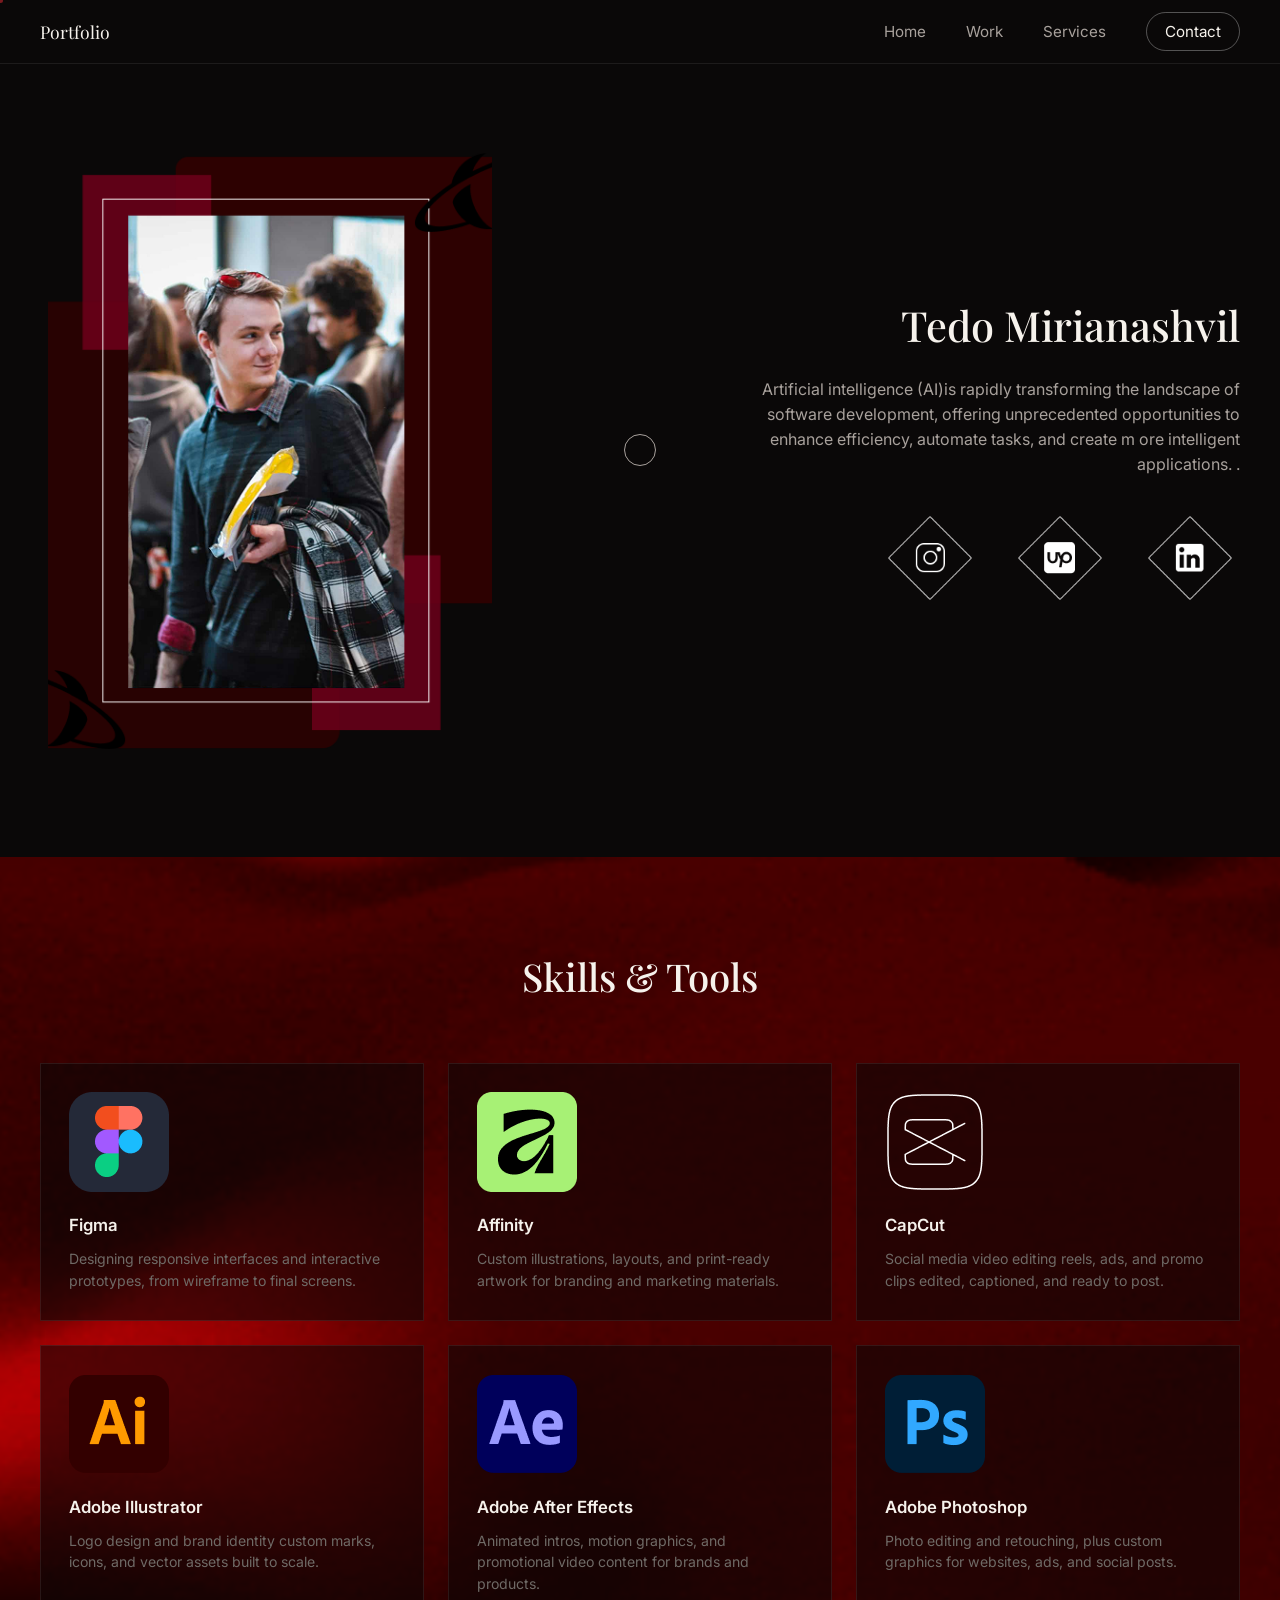
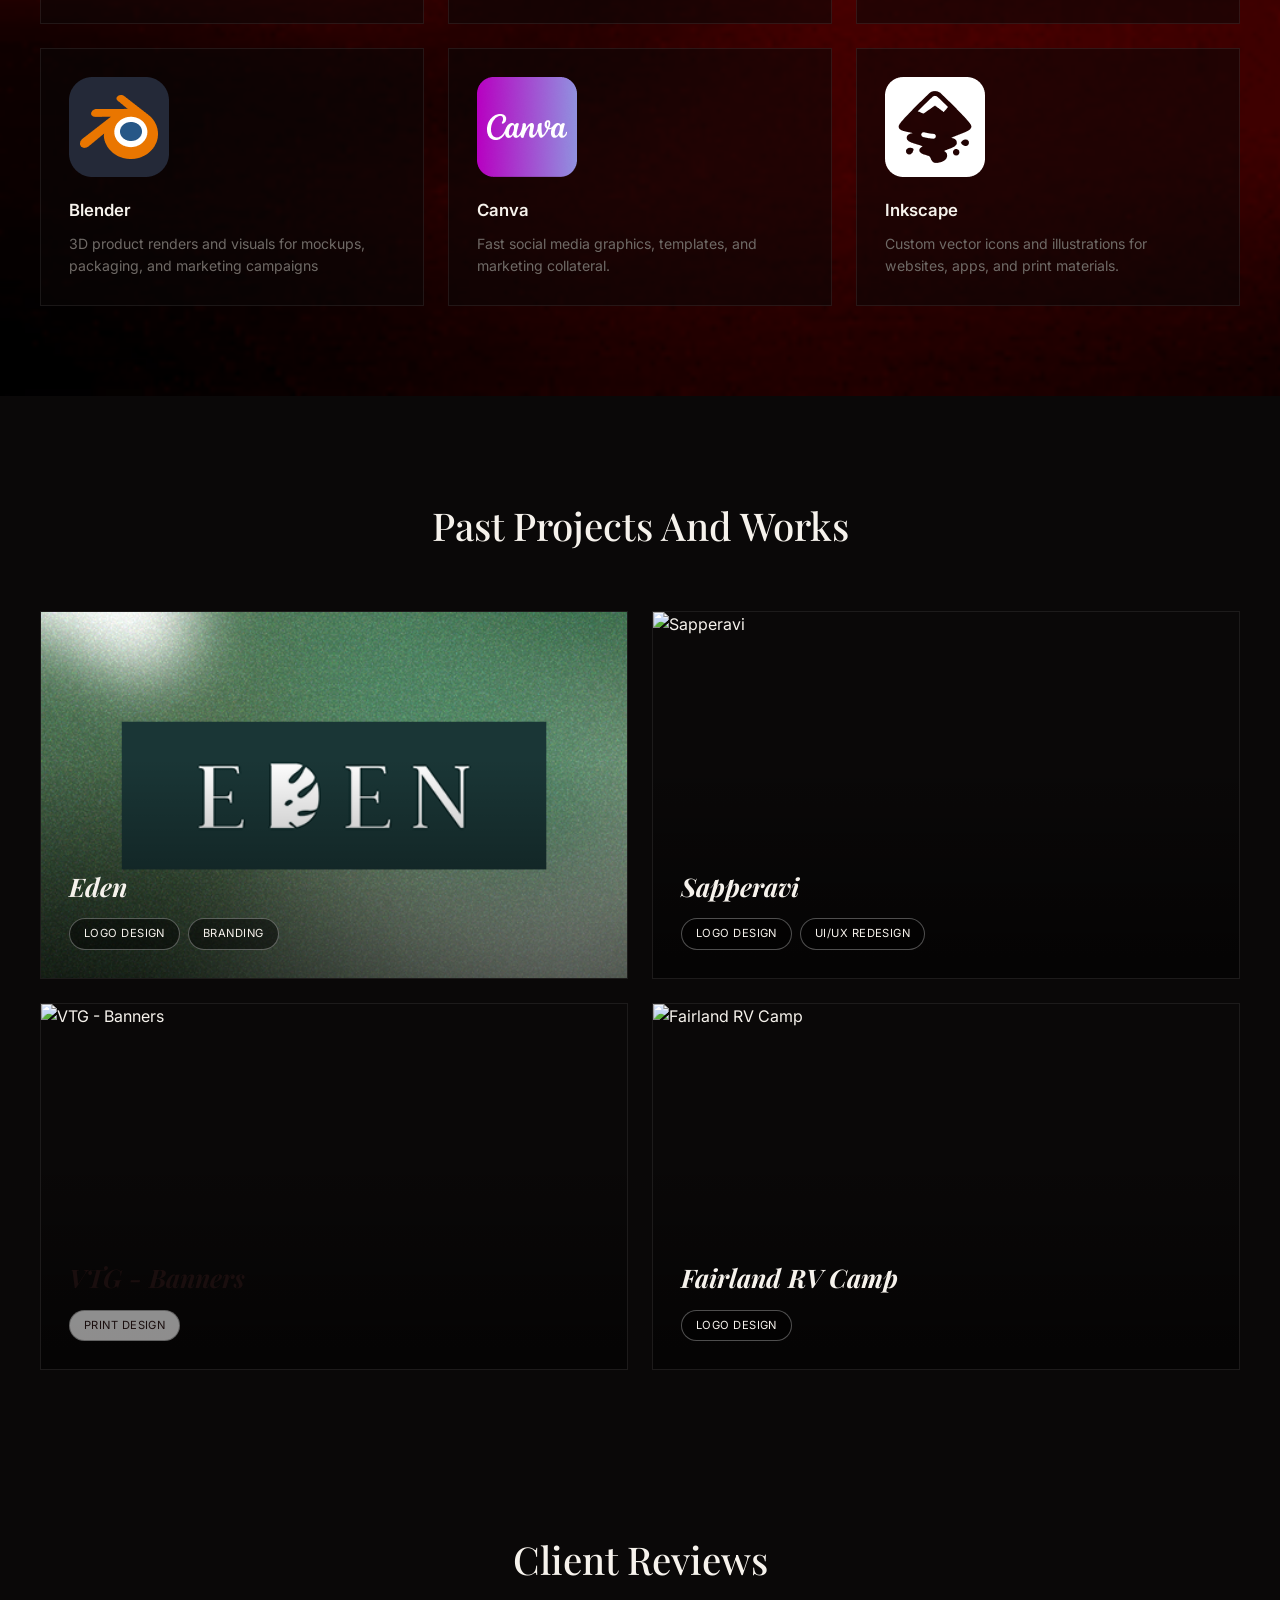
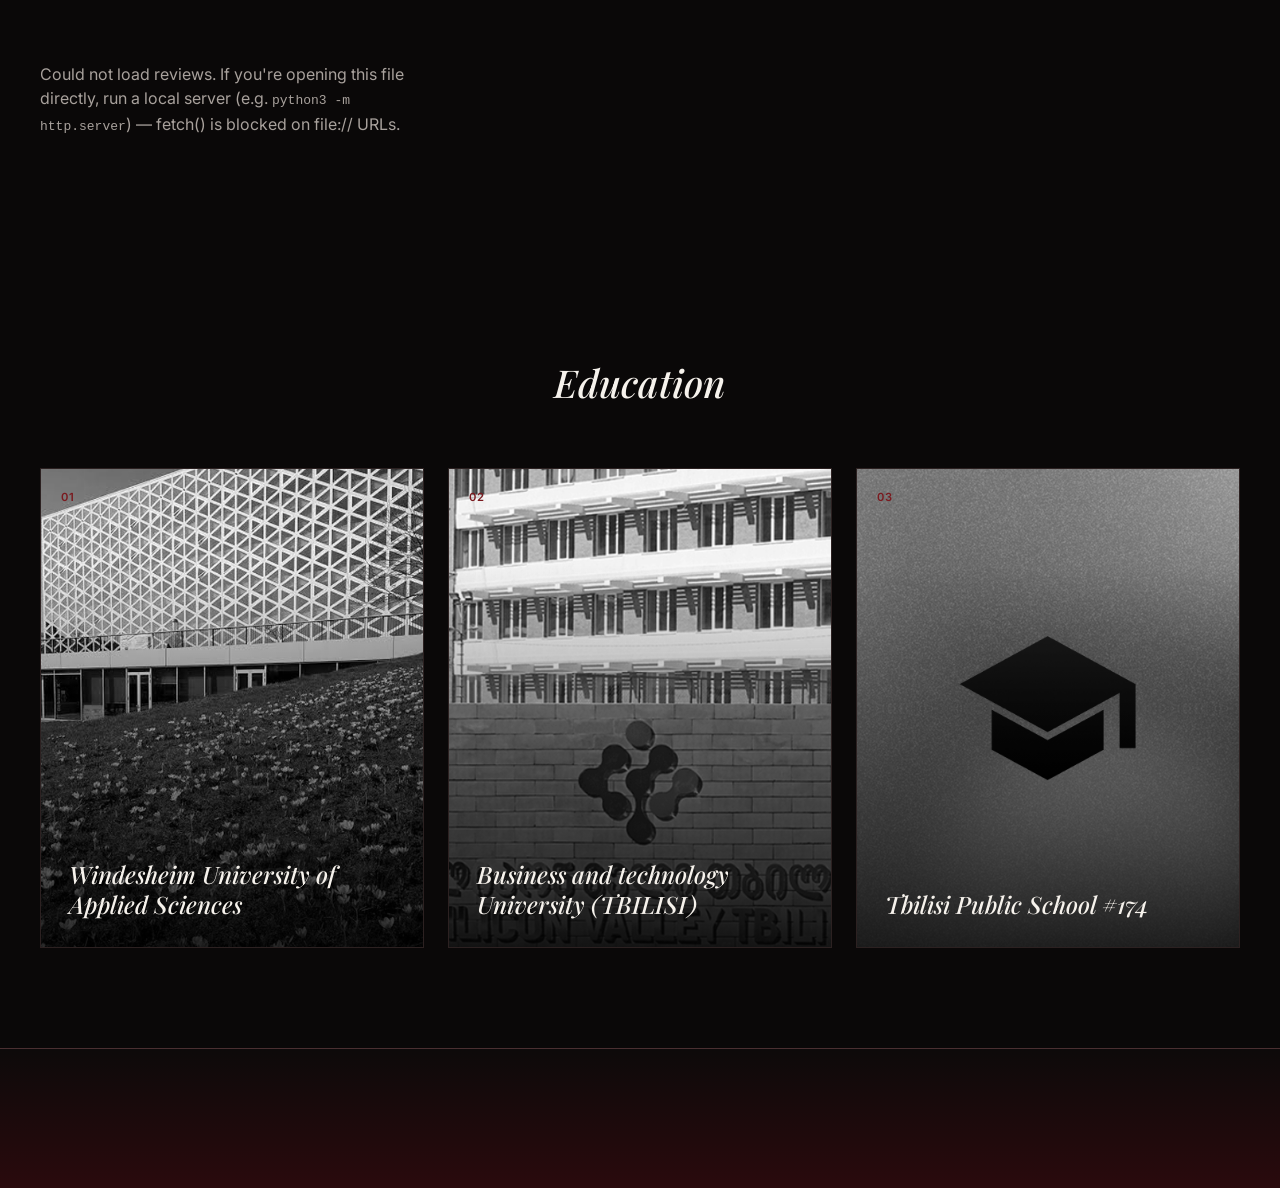
==== commit 9c8b42ca: "last updates" ====
--- a/index.html
+++ b/index.html
@@ -42,9 +42,9 @@
                 applications. .</h3>
 
                 <div id="SocemdiaLinks">
-                    <a href="#instgram"><img src="./image/Frame 2.png" alt="instagram" id="insta"></a>
-                    <a href="#upwork" class="socialmediaicons"><img src="./image/Frame 4.png" alt="upwork" id="upwork"></a>
-                    <a href="#linkedin" class="socialmediaicons"><img src="./image/Frame 3.png" alt="linkedin" id="linkedin"></a>
+                    <a href="https://www.instagram.com/tedomirianashvil/"><img src="./image/Frame 2.png" alt="instagram" id="insta"></a>
+                    <a href="https://www.upwork.com/freelancers/~01fd6470b8ec251bbb?mp_source=share" class="socialmediaicons"><img src="./image/Frame 4.png" alt="upwork" id="upwork"></a>
+                    <a href="https://www.linkedin.com/in/tedo-mirianashvili-217310293/" class="socialmediaicons"><img src="./image/Frame 3.png" alt="linkedin" id="linkedin"></a>
                 </div>
         </div>
 
--- a/styles.css
+++ b/styles.css
@@ -778,21 +778,32 @@
   margin: 0 0 60px;
 }
 
+/* contact-info is now a real link (mailto: / tel:), not static text —
+   same "nudge on hover" language as the services connect buttons */
 .contact-info{
   display:flex;
   align-items:center;
   gap: 20px;
   margin-bottom: 26px;
+  width: fit-content;
+  transition: transform .25s ease, opacity .25s ease;
+}
+.contact-info:hover,
+.contact-info:focus-visible{
+  transform: translateX(6px);
+  opacity: .8;
 }
 .contact-info img{
   width: 40px;
   height: 40px;
   object-fit: contain;
+  flex-shrink: 0;
 }
 .contact-type{
   font-family: var(--font-display);
   font-size: 1.4rem;
   margin: 0;
+  overflow-wrap: anywhere; /* long email won't blow out the panel on small screens */
 }
 
 /* ----- right panel: form ----- */
@@ -808,11 +819,21 @@
 }
 
 .contact-form{ margin-bottom: 28px; }
-.contact-form h3{
+.contact-form label{
+  display:block;
   font-family: var(--font-display);
   font-weight: 500;
   font-size: 1.15rem;
   margin: 0 0 12px;
+}
+.field-optional{
+  font-family: var(--font-body);
+  font-weight: 400;
+  font-size: .7rem;
+  letter-spacing: .04em;
+  text-transform: uppercase;
+  color: var(--grey-dim);
+  margin-left: 8px;
 }
 
 .window input,
@@ -825,6 +846,17 @@
   padding: 14px 16px;
   font-family: var(--font-body);
   font-size: .9rem;
+  transition: border-color .2s ease, box-shadow .2s ease;
+}
+.window input:hover,
+.window textarea:hover{
+  border-color: rgba(255,255,255,.5);
+}
+.window input:focus,
+.window textarea:focus{
+  outline: none;
+  border-color: var(--maroon-bright);
+  box-shadow: 0 0 0 3px rgba(122,26,31,.2);
 }
 .window input::placeholder,
 .window textarea::placeholder{
@@ -852,12 +884,40 @@
 }
 .btn-send:hover{ background: rgba(255,255,255,.08); }
 
+/* scoped to this page's send button so the admin panel's identical
+   .btn-send class (defined earlier in this file) isn't affected */
+#functionalWindow .btn-send{
+  display:flex;
+  align-items:center;
+  justify-content:center;
+  gap: 10px;
+  transition: background .2s ease, border-color .2s ease, gap .2s ease, transform .15s ease;
+}
+#functionalWindow .btn-send img{
+  width: 14px;
+  transition: transform .2s ease;
+}
+#functionalWindow .btn-send:hover,
+#functionalWindow .btn-send:focus-visible{
+  background: rgba(122,26,31,.15);
+  border-color: var(--maroon-bright);
+  gap: 14px;
+}
+#functionalWindow .btn-send:hover img,
+#functionalWindow .btn-send:focus-visible img{
+  transform: translateX(2px);
+}
+#functionalWindow .btn-send:active{ transform: scale(.98); }
+
 .form-note{
   font-size: .8rem;
   color: var(--grey-dim);
   margin-top: 10px;
   min-height: 1.2em;
 }
+/* optional hooks for js/contact.js to toggle on submit feedback */
+.form-note.success{ color: var(--white); }
+.form-note.error{ color: var(--maroon-bright); }
 
 @media (max-width: 860px){
   .contact-content{ grid-template-columns: 1fr; }
